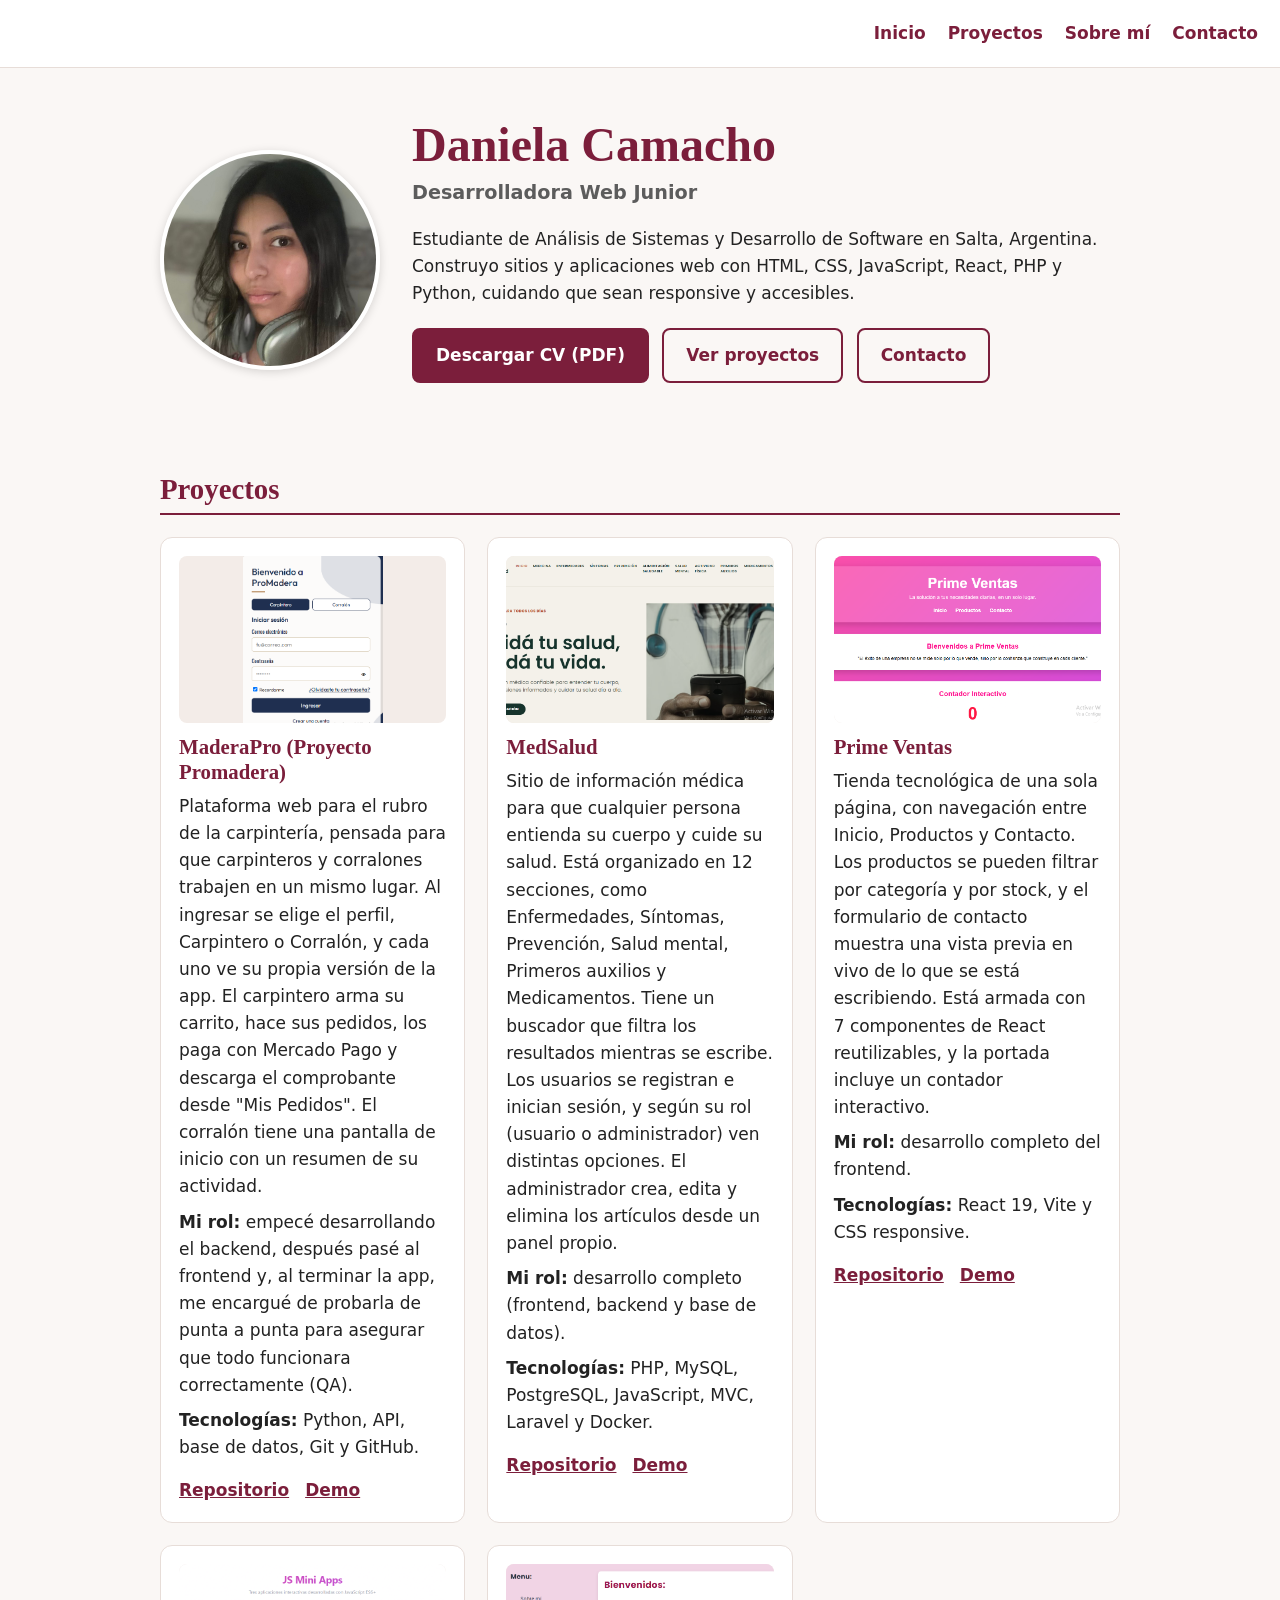
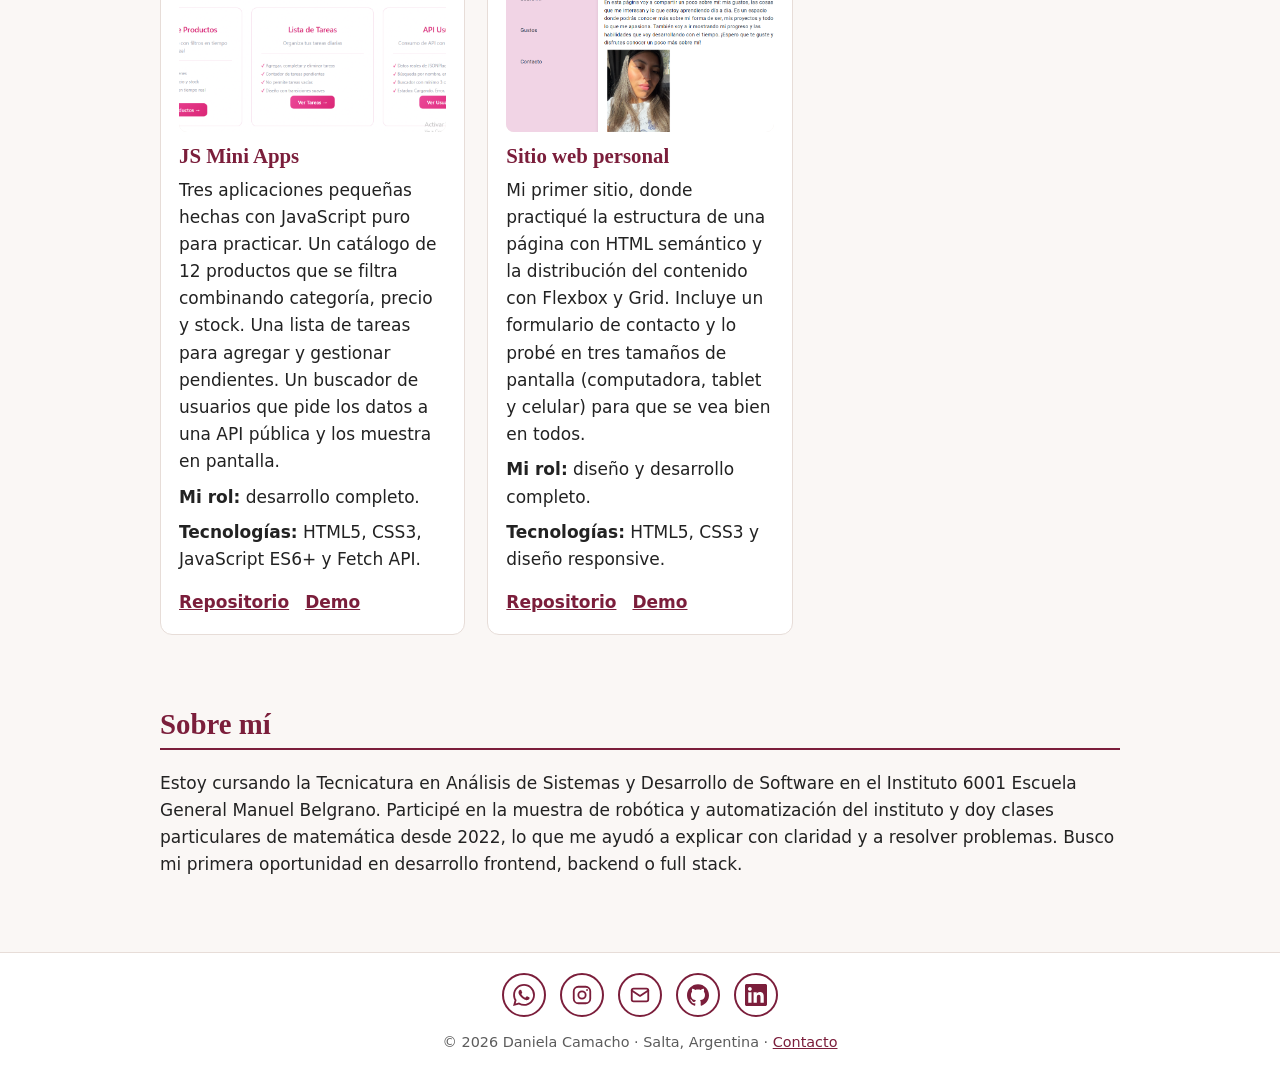
==== index.html @ 05c2d91e "Actualizo el rol de MaderaPro" ====
<!DOCTYPE html>
<html lang="es">
<head>
  <meta charset="UTF-8">
  <meta name="viewport" content="width=device-width, initial-scale=1.0">
  <title>Daniela Camacho | Desarrolladora Web Junior</title>
  <meta name="description" content="Portfolio de Daniela Camacho, desarrolladora web junior de Salta, Argentina. Proyectos con HTML, CSS, JavaScript, React, PHP y Python.">
  <link rel="stylesheet" href="estilos.css">
</head>
<body>

  <nav aria-label="Principal">
    <a href="#inicio">Inicio</a>
    <a href="#proyectos">Proyectos</a>
    <a href="#sobre-mi">Sobre mí</a>
    <a href="contacto.html">Contacto</a>
  </nav>

  <main>

    <section id="inicio" class="presentacion">
      <img src="img/foto-daniela.jpg" width="220" height="220"
           alt="Retrato de Daniela Camacho, desarrolladora web junior">
      <div>
        <h1>Daniela Camacho</h1>
        <p class="rol">Desarrolladora Web Junior</p>
        <p>Estudiante de Análisis de Sistemas y Desarrollo de Software en Salta, Argentina. Construyo sitios y aplicaciones web con HTML, CSS, JavaScript, React, PHP y Python, cuidando que sean responsive y accesibles.</p>
        <p>
          <a class="boton principal" href="Camacho_Daniela_CV.pdf" download>Descargar CV (PDF)</a>
          <a class="boton" href="#proyectos">Ver proyectos</a>
          <a class="boton" href="contacto.html">Contacto</a>
        </p>
      </div>
    </section>

    <section id="proyectos">
      <h2>Proyectos</h2>

      <article class="proyecto">
        <img src="img/promadera.png" alt="Pantalla de inicio de sesión de ProMadera con selector de perfil Carpintero o Corralón y campos de correo y contraseña">
        <h3>MaderaPro (Proyecto Promadera)</h3>
        <p>Plataforma web para el rubro de la carpintería, pensada para que carpinteros y corralones trabajen en un mismo lugar. Al ingresar se elige el perfil, Carpintero o Corralón, y cada uno ve su propia versión de la app. El carpintero arma su carrito, hace sus pedidos, los paga con Mercado Pago y descarga el comprobante desde "Mis Pedidos". El corralón tiene una pantalla de inicio con un resumen de su actividad.</p>
        <p><strong>Mi rol:</strong> empecé desarrollando el backend, después pasé al frontend y, al terminar la app, me encargué de probarla de punta a punta para asegurar que todo funcionara correctamente (QA).</p>
        <p><strong>Tecnologías:</strong> Python, API, base de datos, Git y GitHub.</p>
        <p class="enlaces">
          <a href="https://github.com/JDSA3/Proyecto.Promadera">Repositorio</a>
          <a href="https://proyecto-promadera.vercel.app/">Demo</a>
        </p>
      </article>

      <article class="proyecto">
        <img src="img/medsalud.png" alt="Página de inicio de MedSalud, sitio de información médica con menú de secciones sobre salud y bienestar">
        <h3>MedSalud</h3>
        <p>Sitio de información médica para que cualquier persona entienda su cuerpo y cuide su salud. Está organizado en 12 secciones, como Enfermedades, Síntomas, Prevención, Salud mental, Primeros auxilios y Medicamentos. Tiene un buscador que filtra los resultados mientras se escribe. Los usuarios se registran e inician sesión, y según su rol (usuario o administrador) ven distintas opciones. El administrador crea, edita y elimina los artículos desde un panel propio.</p>
        <p><strong>Mi rol:</strong> desarrollo completo (frontend, backend y base de datos).</p>
        <p><strong>Tecnologías:</strong> PHP, MySQL, PostgreSQL, JavaScript, MVC, Laravel y Docker.</p>
        <p class="enlaces">
          <a href="https://github.com/daniicamacho27/Medicina_y_salud">Repositorio</a>
          <a href="https://medicina-y-salud-flame.vercel.app/">Demo</a>
        </p>
      </article>

      <article class="proyecto">
        <img src="img/prime-ventas.png" alt="Portada de Prime Ventas con fondo rosa, menú de Inicio, Productos y Contacto, y un contador interactivo">
        <h3>Prime Ventas</h3>
        <p>Tienda tecnológica de una sola página, con navegación entre Inicio, Productos y Contacto. Los productos se pueden filtrar por categoría y por stock, y el formulario de contacto muestra una vista previa en vivo de lo que se está escribiendo. Está armada con 7 componentes de React reutilizables, y la portada incluye un contador interactivo.</p>
        <p><strong>Mi rol:</strong> desarrollo completo del frontend.</p>
        <p><strong>Tecnologías:</strong> React 19, Vite y CSS responsive.</p>
        <p class="enlaces">
          <!-- PENDIENTE: reemplazar por el link exacto del repositorio de Prime Ventas -->
          <a href="https://github.com/daniicamacho27?tab=repositories">Repositorio</a>
          <a href="https://tp6-react-ten.vercel.app/">Demo</a>
        </p>
      </article>

      <article class="proyecto">
        <img src="img/mini-apps.png" alt="Catálogo de productos de JS Mini Apps con filtros por categoría, precio y stock">
        <h3>JS Mini Apps</h3>
        <p>Tres aplicaciones pequeñas hechas con JavaScript puro para practicar. Un catálogo de 12 productos que se filtra combinando categoría, precio y stock. Una lista de tareas para agregar y gestionar pendientes. Un buscador de usuarios que pide los datos a una API pública y los muestra en pantalla.</p>
        <p><strong>Mi rol:</strong> desarrollo completo.</p>
        <p><strong>Tecnologías:</strong> HTML5, CSS3, JavaScript ES6+ y Fetch API.</p>
        <p class="enlaces">
          <a href="https://github.com/daniicamacho27/TP2_PRACTICAS">Repositorio</a>
          <a href="https://mini-apps-phi-virid.vercel.app/">Demo</a>
        </p>
      </article>

      <article class="proyecto">
        <img src="img/sitio-personal.png" alt="Sitio web personal visto en una computadora portátil, con presentación y menú de navegación">
        <h3>Sitio web personal</h3>
        <p>Mi primer sitio, donde practiqué la estructura de una página con HTML semántico y la distribución del contenido con Flexbox y Grid. Incluye un formulario de contacto y lo probé en tres tamaños de pantalla (computadora, tablet y celular) para que se vea bien en todos.</p>
        <p><strong>Mi rol:</strong> diseño y desarrollo completo.</p>
        <p><strong>Tecnologías:</strong> HTML5, CSS3 y diseño responsive.</p>
        <p class="enlaces">
          <a href="https://github.com/daniicamacho27/tp1-mi-sitio">Repositorio</a>
          <a href="https://mi-sitio-six-xi.vercel.app/">Demo</a>
        </p>
      </article>
    </section>

    <section id="sobre-mi">
      <h2>Sobre mí</h2>
      <p>Estoy cursando la Tecnicatura en Análisis de Sistemas y Desarrollo de Software en el Instituto 6001 Escuela General Manuel Belgrano. Participé en la muestra de robótica y automatización del instituto y doy clases particulares de matemática desde 2022, lo que me ayudó a explicar con claridad y a resolver problemas. Busco mi primera oportunidad en desarrollo frontend, backend o full stack.</p>
    </section>

  </main>

  <footer>
    <div class="redes">
      <a href="https://wa.me/5493875489395" aria-label="Escribir a Daniela Camacho por WhatsApp" title="WhatsApp">
        <svg viewBox="0 0 24 24" fill="currentColor" aria-hidden="true"><path d="M17.472 14.382c-.297-.149-1.758-.867-2.03-.967-.273-.099-.471-.148-.67.15-.197.297-.767.966-.94 1.164-.173.199-.347.223-.644.075-.297-.15-1.255-.463-2.39-1.475-.883-.788-1.48-1.761-1.653-2.059-.173-.297-.018-.458.13-.606.134-.133.298-.347.446-.52.149-.174.198-.298.298-.497.099-.198.05-.371-.025-.52-.075-.149-.669-1.612-.916-2.207-.242-.579-.487-.5-.669-.51-.173-.008-.371-.01-.57-.01-.198 0-.52.074-.792.372-.272.297-1.04 1.016-1.04 2.479 0 1.462 1.065 2.875 1.213 3.074.149.198 2.096 3.2 5.077 4.487.709.306 1.262.489 1.694.625.712.227 1.36.195 1.871.118.571-.085 1.758-.719 2.006-1.413.248-.694.248-1.289.173-1.413-.074-.124-.272-.198-.57-.347m-5.421 7.403h-.004a9.87 9.87 0 01-5.031-1.378l-.361-.214-3.741.982.998-3.648-.235-.374a9.86 9.86 0 01-1.51-5.26c.001-5.45 4.436-9.884 9.888-9.884 2.64 0 5.122 1.03 6.988 2.898a9.825 9.825 0 012.893 6.994c-.003 5.45-4.437 9.884-9.885 9.884m8.413-18.297A11.815 11.815 0 0012.05 0C5.495 0 .16 5.335.157 11.892c0 2.096.547 4.142 1.588 5.945L.057 24l6.305-1.654a11.882 11.882 0 005.683 1.448h.005c6.554 0 11.89-5.335 11.893-11.893a11.821 11.821 0 00-3.48-8.413Z"/></svg>
      </a>
      <a href="https://www.instagram.com/danii_camachoo" aria-label="Instagram de Daniela Camacho" title="Instagram">
        <svg viewBox="0 0 24 24" fill="none" stroke="currentColor" stroke-width="2" stroke-linecap="round" stroke-linejoin="round" aria-hidden="true"><rect x="3" y="3" width="18" height="18" rx="5"/><circle cx="12" cy="12" r="4"/><circle cx="17.5" cy="6.5" r="1" fill="currentColor" stroke="none"/></svg>
      </a>
      <a href="mailto:danuucamacho@gmail.com" aria-label="Enviar un email a Daniela Camacho por Gmail" title="Gmail">
        <svg viewBox="0 0 24 24" fill="none" stroke="currentColor" stroke-width="2" stroke-linecap="round" stroke-linejoin="round" aria-hidden="true"><rect x="3" y="5" width="18" height="14" rx="2"/><path d="m3 7 9 6 9-6"/></svg>
      </a>
      <a href="https://github.com/daniicamacho27" aria-label="GitHub de Daniela Camacho" title="GitHub">
        <svg viewBox="0 0 24 24" fill="currentColor" aria-hidden="true"><path d="M12 .297c-6.63 0-12 5.373-12 12 0 5.303 3.438 9.8 8.205 11.385.6.113.82-.258.82-.577 0-.285-.01-1.04-.015-2.04-3.338.724-4.042-1.61-4.042-1.61C4.422 18.07 3.633 17.7 3.633 17.7c-1.087-.744.084-.729.084-.729 1.205.084 1.838 1.236 1.838 1.236 1.07 1.835 2.809 1.305 3.495.998.108-.776.417-1.305.76-1.605-2.665-.3-5.466-1.332-5.466-5.93 0-1.31.465-2.38 1.235-3.22-.135-.303-.54-1.523.105-3.176 0 0 1.005-.322 3.3 1.23.96-.267 1.98-.399 3-.405 1.02.006 2.04.138 3 .405 2.28-1.552 3.285-1.23 3.285-1.23.645 1.653.24 2.873.12 3.176.765.84 1.23 1.91 1.23 3.22 0 4.61-2.805 5.625-5.475 5.92.42.36.81 1.096.81 2.22 0 1.606-.015 2.896-.015 3.286 0 .315.21.69.825.57C20.565 22.092 24 17.592 24 12.297c0-6.627-5.373-12-12-12"/></svg>
      </a>
      <!-- PENDIENTE: reemplazar COMPLETAR por tu URL real de LinkedIn -->
      <a href="https://www.linkedin.com/in/COMPLETAR" aria-label="LinkedIn de Daniela Camacho" title="LinkedIn">
        <svg viewBox="0 0 24 24" fill="currentColor" aria-hidden="true"><path d="M20.447 20.452h-3.554v-5.569c0-1.328-.027-3.037-1.852-3.037-1.853 0-2.136 1.445-2.136 2.939v5.667H9.351V9h3.414v1.561h.046c.477-.9 1.637-1.85 3.37-1.85 3.601 0 4.267 2.37 4.267 5.455v6.286zM5.337 7.433c-1.144 0-2.063-.926-2.063-2.065 0-1.138.92-2.063 2.063-2.063 1.14 0 2.064.925 2.064 2.063 0 1.139-.925 2.065-2.064 2.065zm1.782 13.019H3.555V9h3.564v11.452zM22.225 0H1.771C.792 0 0 .774 0 1.729v20.542C0 23.227.792 24 1.771 24h20.451C23.2 24 24 23.227 24 22.271V1.729C24 .774 23.2 0 22.222 0h.003z"/></svg>
      </a>
    </div>
    <p>© 2026 Daniela Camacho · Salta, Argentina · <a href="contacto.html">Contacto</a></p>
  </footer>

</body>
</html>
---- estilos.css ----
:root {
  --bordo: #7B1E3B;
  --fondo: #FAF7F5;
  --texto: #222222;
  --gris: #5C5C5C;
  --linea: #E7DDD8;
}

* { box-sizing: border-box; }

html { scroll-behavior: smooth; }

body {
  margin: 0;
  font-family: Calibri, "Segoe UI", system-ui, sans-serif;
  font-size: 17px;
  line-height: 1.6;
  color: var(--texto);
  background: var(--fondo);
}

h1, h2, h3 {
  font-family: Cambria, Georgia, serif;
  color: var(--bordo);
  line-height: 1.2;
}

a { color: var(--bordo); }

/* Menú */
nav {
  display: flex;
  gap: 18px;
  flex-wrap: wrap;
  justify-content: flex-end;
  padding: 14px 20px;
  background: #fff;
  border-bottom: 1px solid var(--linea);
}
nav a { text-decoration: none; font-weight: 600; padding: 6px 2px; }

/* Contenedor central */
main { max-width: 1000px; margin: 0 auto; padding: 0 20px; }
section { padding: 36px 0; }

h2 {
  font-size: 1.8rem;
  margin: 0 0 20px;
  padding-bottom: 6px;
  border-bottom: 2px solid var(--bordo);
}

/* Presentación */
.presentacion {
  display: flex;
  align-items: center;
  gap: 32px;
  padding: 48px 0 32px;
}
.presentacion img {
  width: 220px;
  height: 220px;
  flex-shrink: 0;
  border-radius: 50%;
  object-fit: cover;
  border: 4px solid #fff;
  box-shadow: 0 2px 10px rgba(0,0,0,.15);
}
.presentacion h1 { font-size: clamp(2rem, 6vw, 3rem); margin: 0 0 4px; }
.rol { font-size: 1.2rem; font-weight: 700; color: var(--gris); margin: 0 0 12px; }

/* Botones */
.boton {
  display: inline-block;
  padding: 12px 22px;
  margin: 4px 8px 4px 0;
  border: 2px solid var(--bordo);
  border-radius: 8px;
  font-weight: 700;
  text-decoration: none;
}
.boton.principal { background: var(--bordo); color: #fff; }
.boton:hover { opacity: .85; }

/* Proyectos en tarjetas */
#proyectos {
  display: grid;
  grid-template-columns: repeat(auto-fit, minmax(290px, 1fr));
  gap: 22px;
}
#proyectos h2 { grid-column: 1 / -1; margin-bottom: 0; }

.proyecto {
  display: flex;
  flex-direction: column;
  gap: 8px;
  padding: 18px;
  background: #fff;
  border: 1px solid var(--linea);
  border-radius: 12px;
}

.proyecto img {
  width: 100%;
  height: auto;
  aspect-ratio: 16 / 10;
  object-fit: cover;
  object-position: top;
  border-radius: 8px;
  margin-bottom: 4px;
  background: #f3ece8;
}


.proyecto img[src$="promadera.png"] {
  object-fit: contain;
  object-position: center;
}
.proyecto h3 { margin: 0; font-size: 1.3rem; }
.proyecto p { margin: 0; }
.enlaces { display: flex; flex-wrap: wrap; gap: 16px; margin-top: auto; font-weight: 700; }
.proyecto .enlaces { padding-top: 8px; }

/* Pie */
footer {
  margin-top: 20px;
  padding: 20px;
  text-align: center;
  color: var(--gris);
  font-size: .9rem;
  background: #fff;
  border-top: 1px solid var(--linea);
}

/* Celular */
@media (max-width: 600px) {
  nav { justify-content: center; }
  .presentacion { flex-direction: column; text-align: center; padding-top: 32px; }
  .presentacion img { width: 180px; height: 180px; }
}

/* Redes sociales en el pie */
.redes {
  display: flex;
  justify-content: center;
  gap: 14px;
  margin-bottom: 12px;
}
.redes a {
  display: inline-flex;
  align-items: center;
  justify-content: center;
  width: 44px;
  height: 44px;
  border: 2px solid var(--bordo);
  border-radius: 50%;
  color: var(--bordo);
}
.redes a:hover { background: var(--bordo); color: #fff; }
.redes svg { width: 22px; height: 22px; }

/* Formulario de contacto */
.formulario {
  display: grid;
  gap: 18px;
  max-width: 640px;
  margin: 24px 0 36px;
  padding: 24px;
  background: #fff;
  border: 1px solid var(--linea);
  border-radius: 12px;
}
.formulario label {
  display: block;
  margin-bottom: 6px;
  font-weight: 700;
}
.formulario input,
.formulario textarea {
  width: 100%;
  padding: 12px;
  font: inherit;
  color: var(--texto);
  background: var(--fondo);
  border: 2px solid var(--linea);
  border-radius: 8px;
}
.formulario input:focus,
.formulario textarea:focus {
  outline: 3px solid rgba(123, 30, 59, .3);
  border-color: var(--bordo);
}
.formulario textarea { resize: vertical; }
.formulario button.boton {
  justify-self: start;
  margin: 0;
  font: inherit;
  font-weight: 700;
  cursor: pointer;
}
.campo-oculto {
  position: absolute;
  left: -9999px;
}
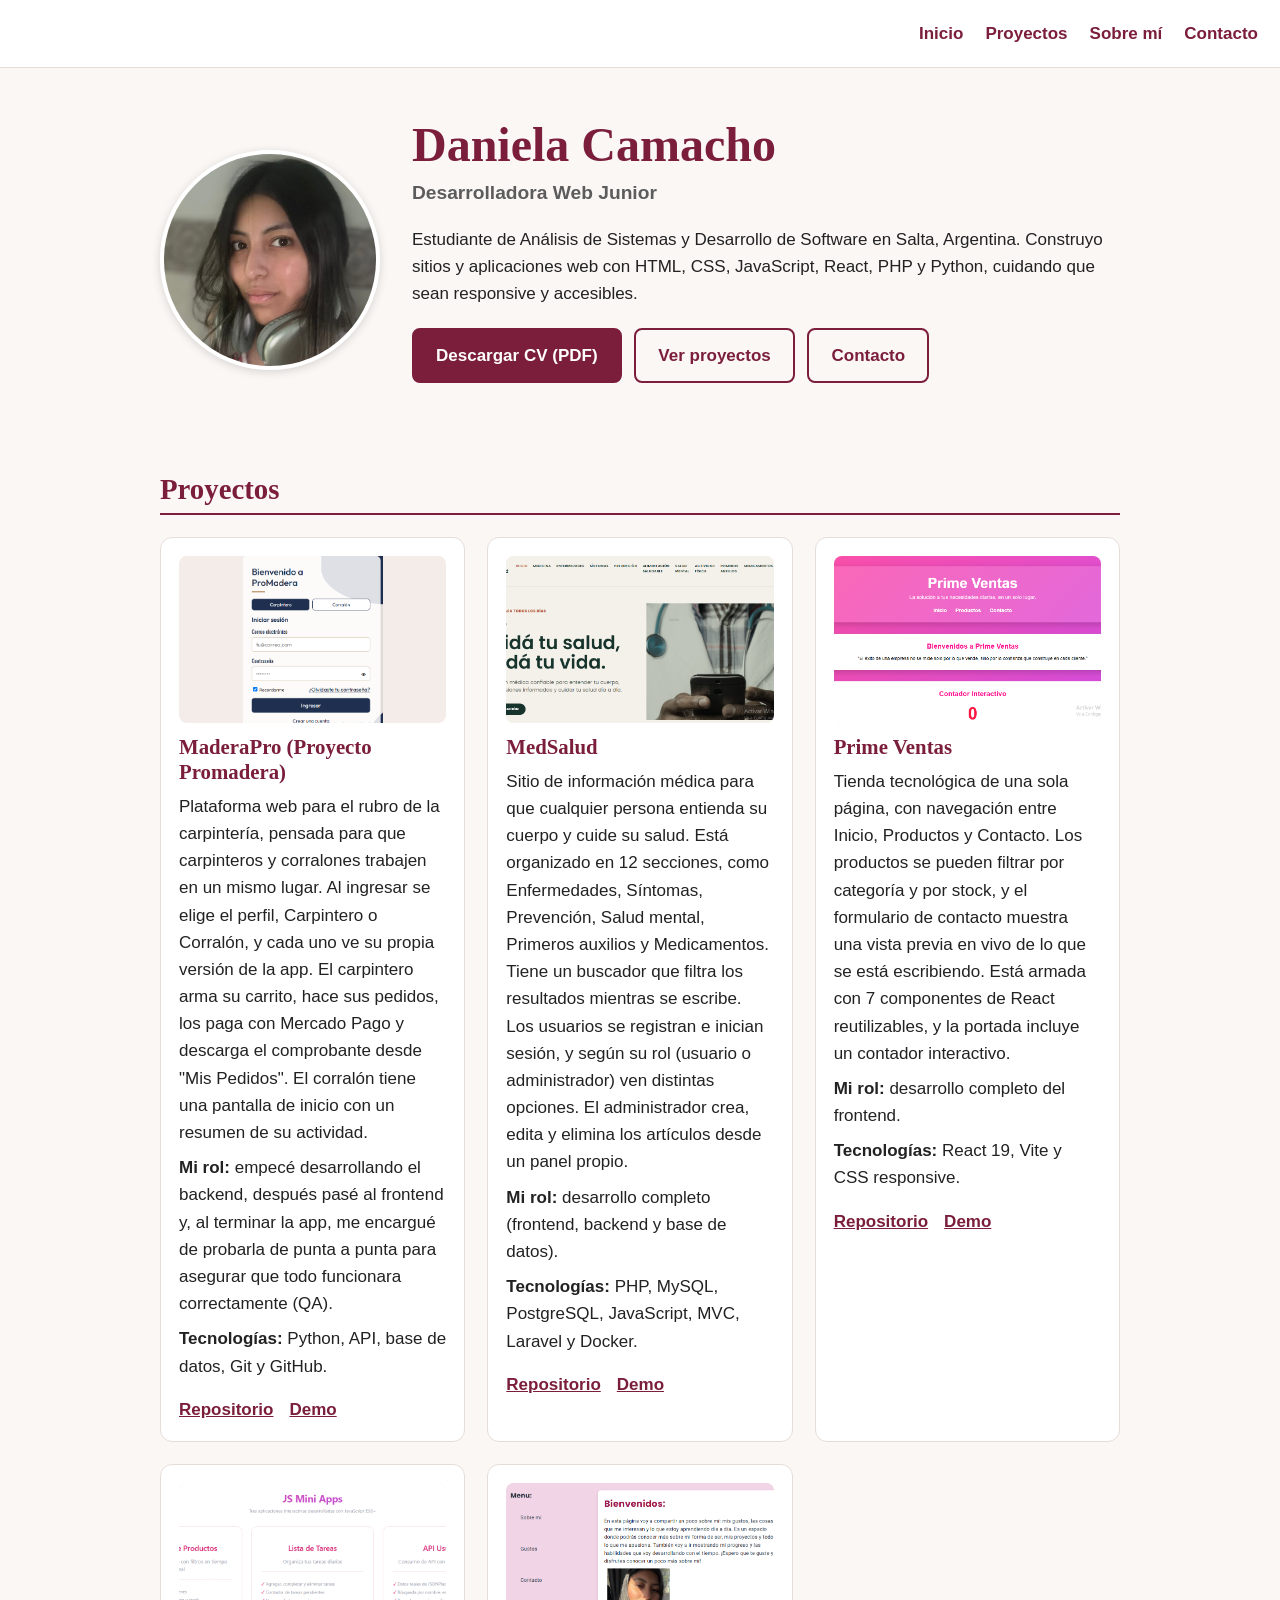
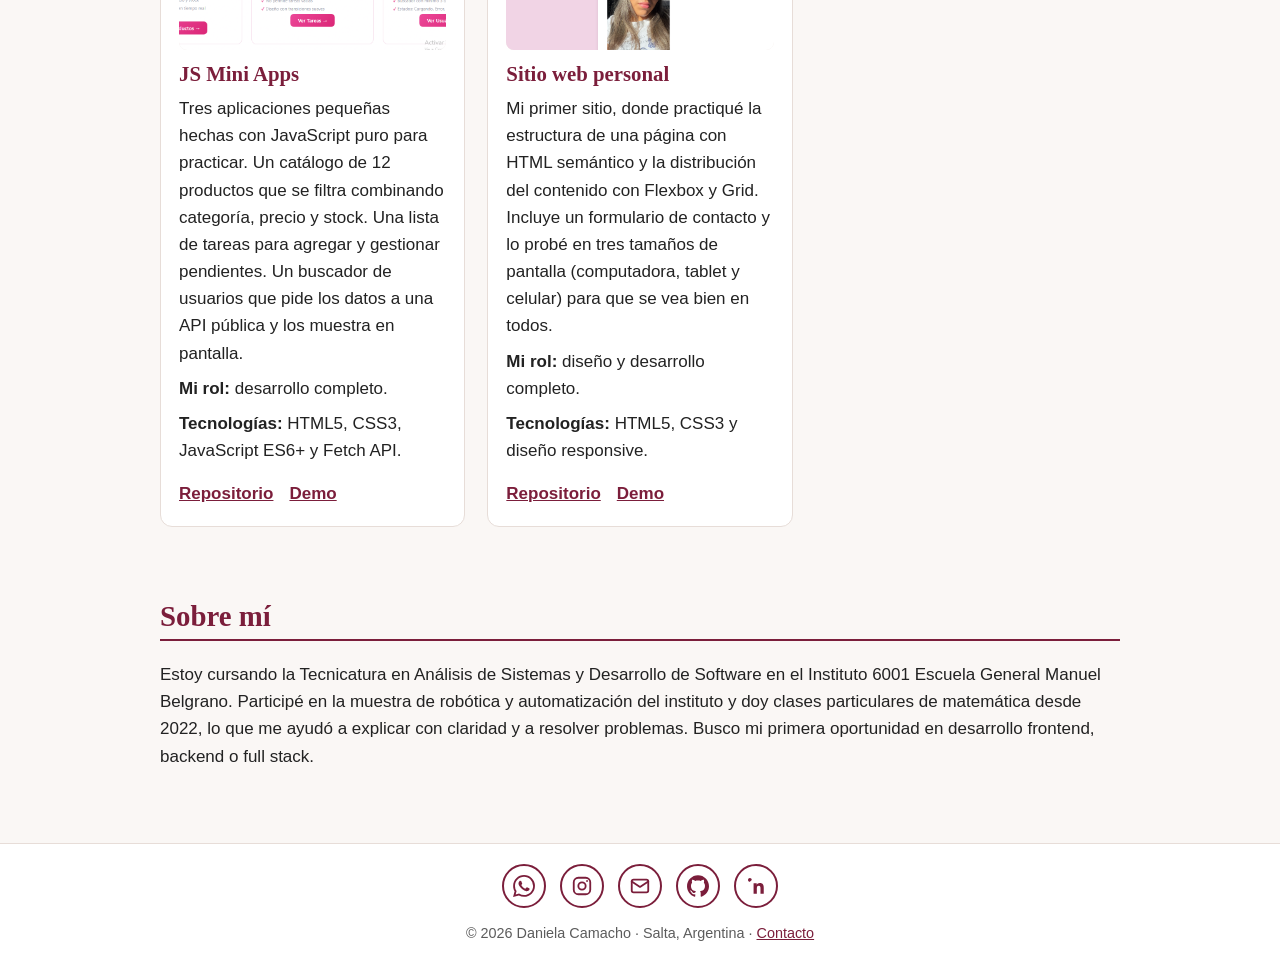
==== commit a1a22bc9: "Mejoro el footer" ====
--- a/index.html
+++ b/index.html
@@ -119,10 +119,11 @@
       <a href="https://github.com/daniicamacho27" aria-label="GitHub de Daniela Camacho" title="GitHub">
         <svg viewBox="0 0 24 24" fill="currentColor" aria-hidden="true"><path d="M12 .297c-6.63 0-12 5.373-12 12 0 5.303 3.438 9.8 8.205 11.385.6.113.82-.258.82-.577 0-.285-.01-1.04-.015-2.04-3.338.724-4.042-1.61-4.042-1.61C4.422 18.07 3.633 17.7 3.633 17.7c-1.087-.744.084-.729.084-.729 1.205.084 1.838 1.236 1.838 1.236 1.07 1.835 2.809 1.305 3.495.998.108-.776.417-1.305.76-1.605-2.665-.3-5.466-1.332-5.466-5.93 0-1.31.465-2.38 1.235-3.22-.135-.303-.54-1.523.105-3.176 0 0 1.005-.322 3.3 1.23.96-.267 1.98-.399 3-.405 1.02.006 2.04.138 3 .405 2.28-1.552 3.285-1.23 3.285-1.23.645 1.653.24 2.873.12 3.176.765.84 1.23 1.91 1.23 3.22 0 4.61-2.805 5.625-5.475 5.92.42.36.81 1.096.81 2.22 0 1.606-.015 2.896-.015 3.286 0 .315.21.69.825.57C20.565 22.092 24 17.592 24 12.297c0-6.627-5.373-12-12-12"/></svg>
       </a>
-      <!-- PENDIENTE: reemplazar COMPLETAR por tu URL real de LinkedIn -->
-      <a href="https://www.linkedin.com/in/COMPLETAR" aria-label="LinkedIn de Daniela Camacho" title="LinkedIn">
-        <svg viewBox="0 0 24 24" fill="currentColor" aria-hidden="true"><path d="M20.447 20.452h-3.554v-5.569c0-1.328-.027-3.037-1.852-3.037-1.853 0-2.136 1.445-2.136 2.939v5.667H9.351V9h3.414v1.561h.046c.477-.9 1.637-1.85 3.37-1.85 3.601 0 4.267 2.37 4.267 5.455v6.286zM5.337 7.433c-1.144 0-2.063-.926-2.063-2.065 0-1.138.92-2.063 2.063-2.063 1.14 0 2.064.925 2.064 2.063 0 1.139-.925 2.065-2.064 2.065zm1.782 13.019H3.555V9h3.564v11.452zM22.225 0H1.771C.792 0 0 .774 0 1.729v20.542C0 23.227.792 24 1.771 24h20.451C23.2 24 24 23.227 24 22.271V1.729C24 .774 23.2 0 22.222 0h.003z"/></svg>
+
+      <a href="https://www.linkedin.com/in/daniela-luz-camacho" aria-label="LinkedIn de Daniela Camacho" title="LinkedIn">
+        <svg viewBox="0 0 24 24" fill="currentColor" aria-hidden="true"><path d="M20.447 20.452h-3.554v-5.569c0-1.328-.027-3.037-1.852-3.037-1.853 0-2.136 1.445-2.136 2.939v5.667H9.351V9h3.414v1.561h.046c.477-.9 1.637-1.85 3.37-1.85 3.601 0 4.267 2.37 4.267 5.455v6.286zM5.337 7.433c-1.144 0-2.063-.926-2.063-2.065 0-1.138.92-2.063 2.063-2.063 1.14 0 2.064.925 2.064 2.063 0 1。139-.925 2。065-2。064 2。065zm1。782 13。019H3。555V9h3。564v11。452zM22。225 0H1。771C。79２ 0 0 .774 0 1。729v20。54２C0 ２３。２２７。79２ ２４ １。７７１ ２４h２０。４５１C２３。２ ２４ ２４ ２３。２２７ ２４ ２２。２７１V１。７₂９C２４ .774 ２３。₂ ０ ２₂。₂₂₂ ０h。００３z"/></svg>
       </a>
+      
     </div>
     <p>© 2026 Daniela Camacho · Salta, Argentina · <a href="contacto.html">Contacto</a></p>
   </footer>
--- a/estilos.css
+++ b/estilos.css
@@ -12,7 +12,7 @@
 
 body {
   margin: 0;
-  font-family: Calibri, "Segoe UI", system-ui, sans-serif;
+  font-family: Arial, Helvetica, sans-serif;
   font-size: 17px;
   line-height: 1.6;
   color: var(--texto);
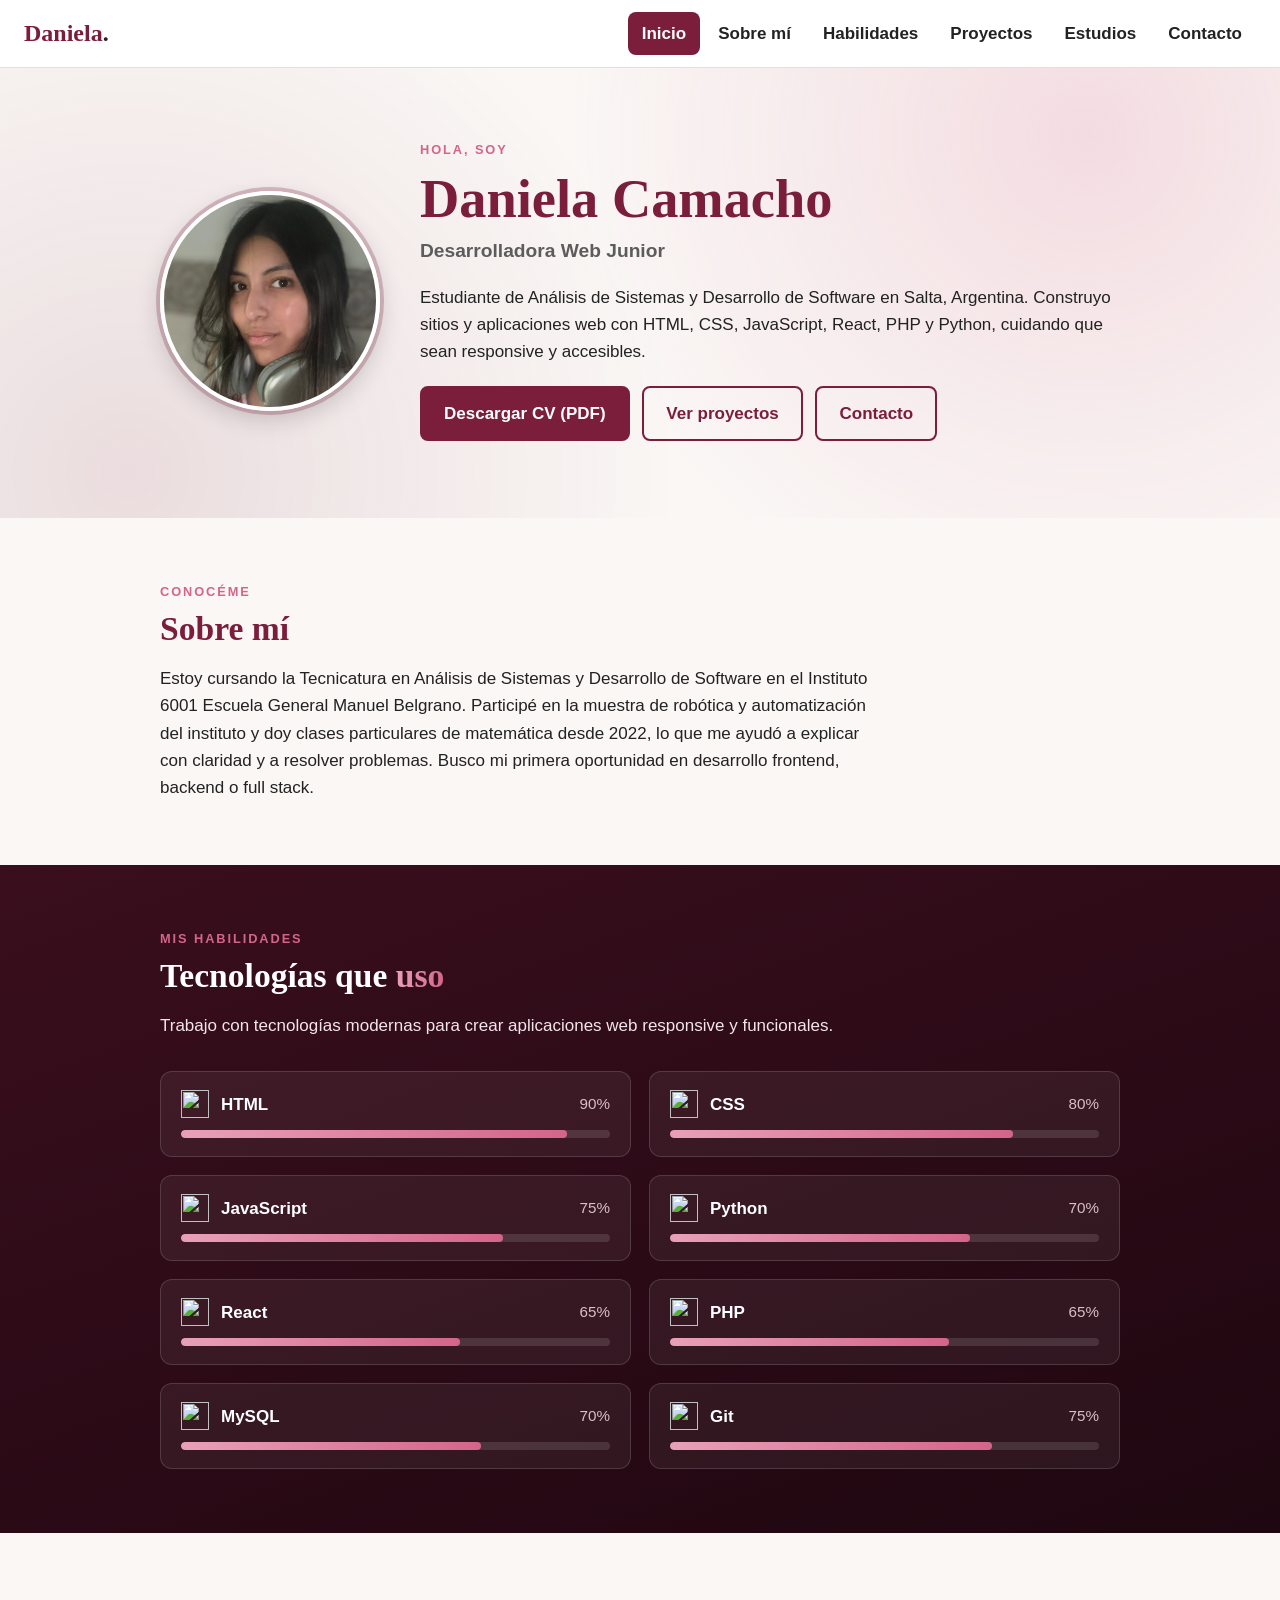
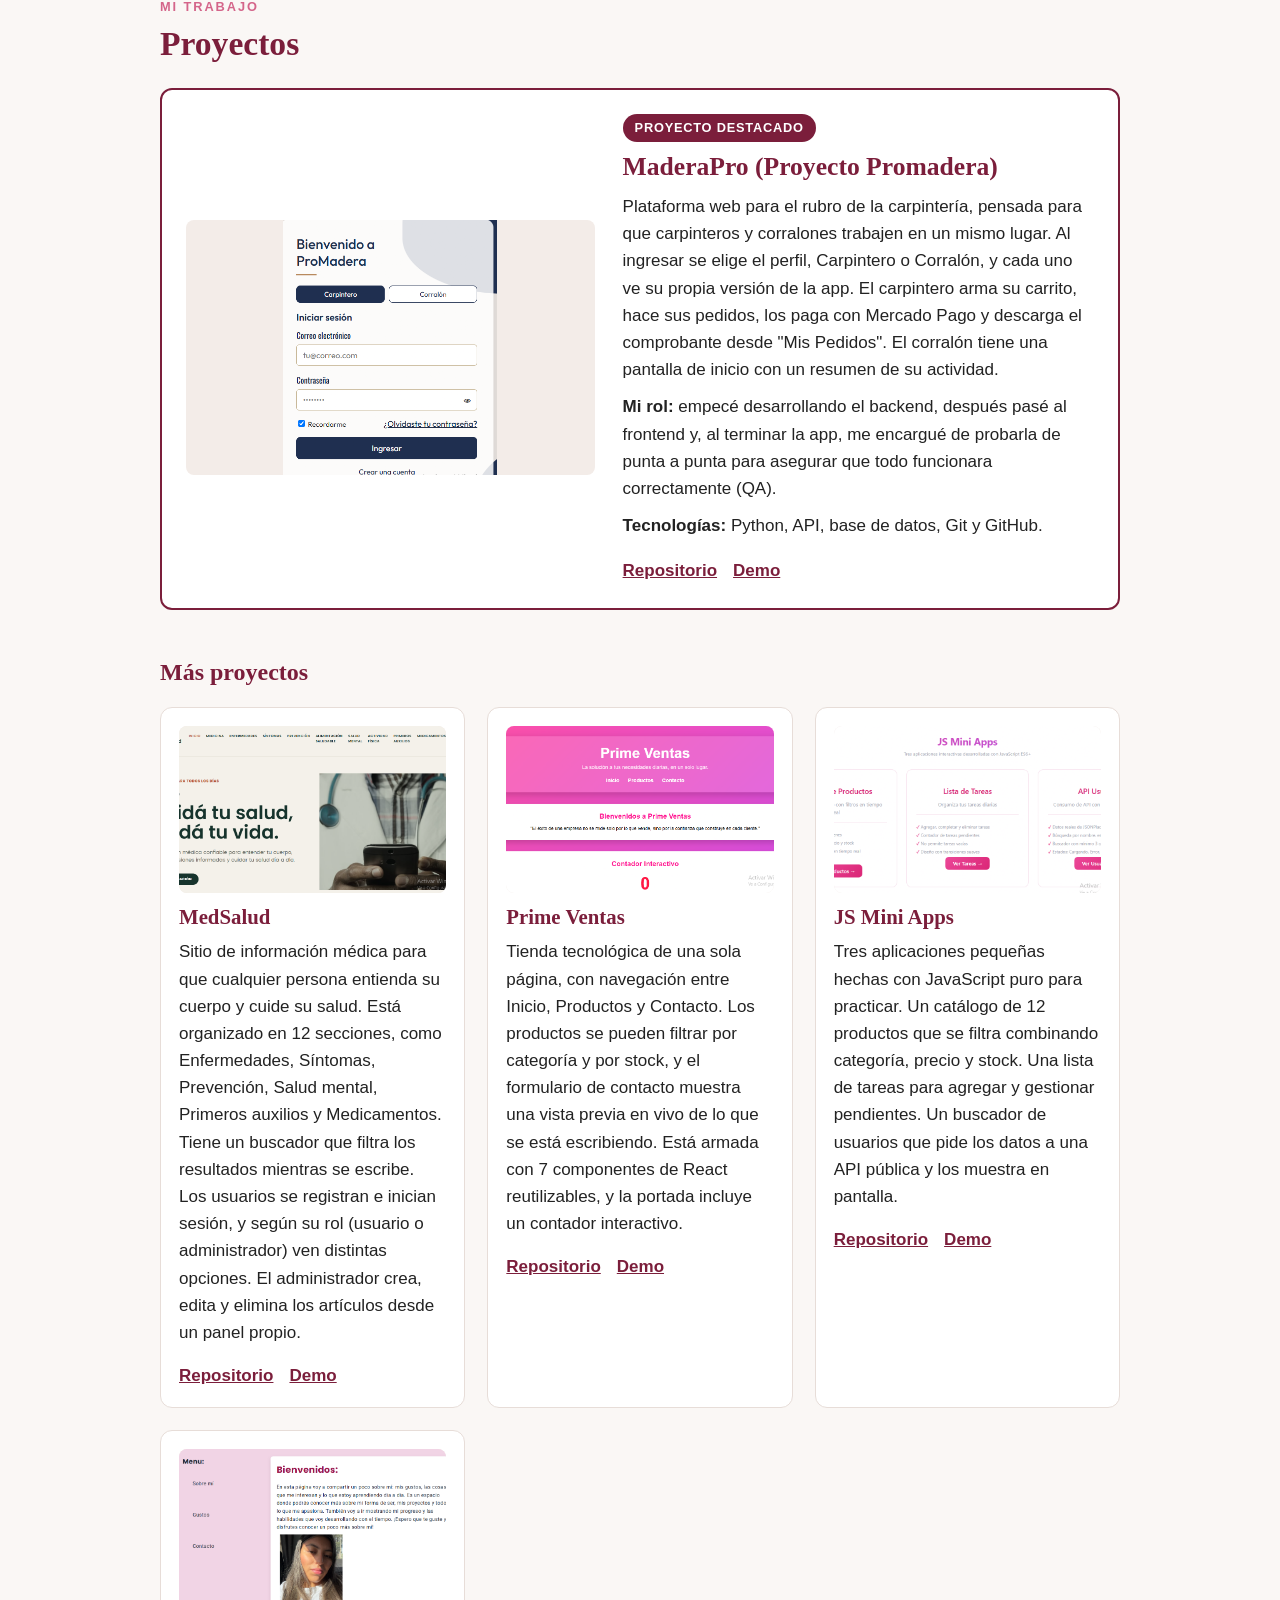
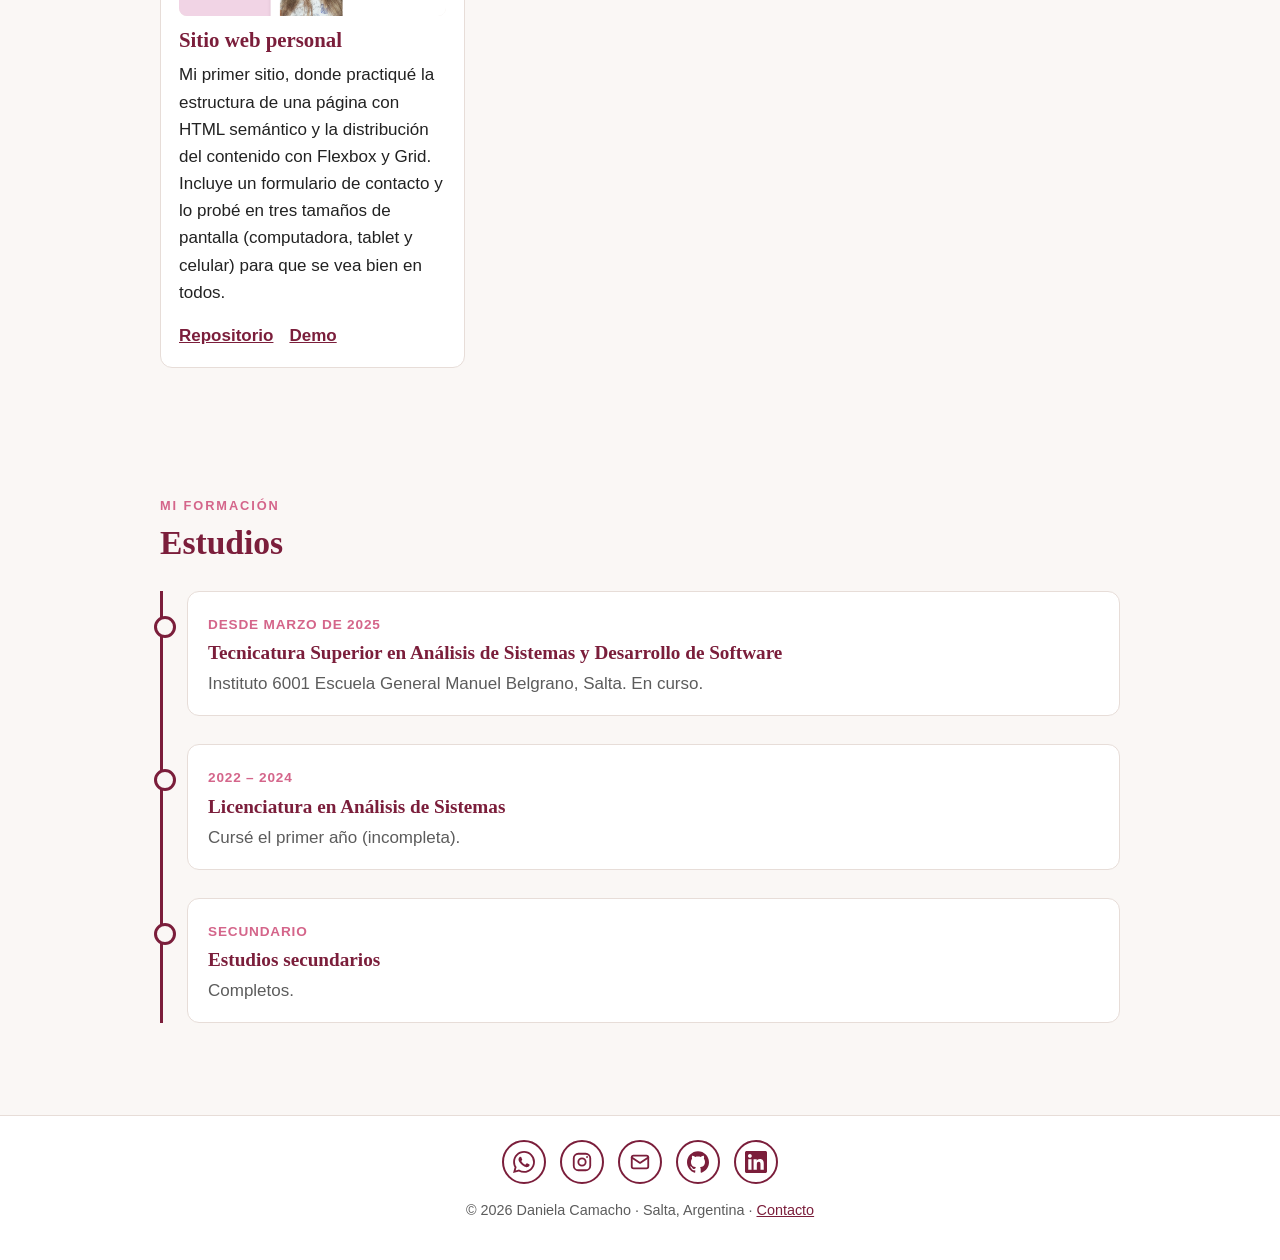
==== commit e19c5dfa: "Agrego cambios en idex.html y estilos.css" ====
--- a/index.html
+++ b/index.html
@@ -6,101 +6,241 @@
   <title>Daniela Camacho | Desarrolladora Web Junior</title>
   <meta name="description" content="Portfolio de Daniela Camacho, desarrolladora web junior de Salta, Argentina. Proyectos con HTML, CSS, JavaScript, React, PHP y Python.">
   <link rel="stylesheet" href="estilos.css">
+  <script>document.documentElement.classList.add('js');</script>
 </head>
 <body>
 
-  <nav aria-label="Principal">
-    <a href="#inicio">Inicio</a>
-    <a href="#proyectos">Proyectos</a>
-    <a href="#sobre-mi">Sobre mí</a>
-    <a href="contacto.html">Contacto</a>
-  </nav>
+  <header class="cabecera">
+    <a class="logo" href="#inicio">Daniela<span>.</span></a>
+
+    <button class="menu-boton" id="menuBoton" type="button"
+            aria-label="Abrir menú" aria-expanded="false" aria-controls="menu">
+      <span></span><span></span><span></span>
+    </button>
+
+    <nav id="menu" aria-label="Principal">
+      <a href="#inicio">Inicio</a>
+      <a href="#sobre-mi">Sobre mí</a>
+      <a href="#habilidades">Habilidades</a>
+      <a href="#proyectos">Proyectos</a>
+      <a href="#estudios">Estudios</a>
+      <a href="contacto.html">Contacto</a>
+    </nav>
+  </header>
 
   <main>
 
-    <section id="inicio" class="presentacion">
-      <img src="img/foto-daniela.jpg" width="220" height="220"
-           alt="Retrato de Daniela Camacho, desarrolladora web junior">
-      <div>
-        <h1>Daniela Camacho</h1>
-        <p class="rol">Desarrolladora Web Junior</p>
-        <p>Estudiante de Análisis de Sistemas y Desarrollo de Software en Salta, Argentina. Construyo sitios y aplicaciones web con HTML, CSS, JavaScript, React, PHP y Python, cuidando que sean responsive y accesibles.</p>
-        <p>
-          <a class="boton principal" href="Camacho_Daniela_CV.pdf" download>Descargar CV (PDF)</a>
-          <a class="boton" href="#proyectos">Ver proyectos</a>
-          <a class="boton" href="contacto.html">Contacto</a>
-        </p>
-      </div>
-    </section>
-
+    <!-- INICIO -->
+    <section id="inicio" class="hero">
+      <div class="contenedor presentacion">
+        <img src="img/foto-daniela.jpg" width="220" height="220"
+             alt="Retrato de Daniela Camacho, desarrolladora web junior">
+        <div>
+          <p class="etiqueta">Hola, soy</p>
+          <h1>Daniela Camacho</h1>
+          <p class="rol">Desarrolladora Web Junior</p>
+          <p>Estudiante de Análisis de Sistemas y Desarrollo de Software en Salta, Argentina. Construyo sitios y aplicaciones web con HTML, CSS, JavaScript, React, PHP y Python, cuidando que sean responsive y accesibles.</p>
+          <p>
+            <a class="boton principal" href="Camacho_Daniela_CV.pdf" download>Descargar CV (PDF)</a>
+            <a class="boton" href="#proyectos">Ver proyectos</a>
+            <a class="boton" href="contacto.html">Contacto</a>
+          </p>
+        </div>
+      </div>
+    </section>
+
+    <!-- SOBRE MÍ -->
+    <section id="sobre-mi">
+      <div class="contenedor reveal">
+        <p class="etiqueta">Conocéme</p>
+        <h2>Sobre mí</h2>
+        <p class="texto-ancho">Estoy cursando la Tecnicatura en Análisis de Sistemas y Desarrollo de Software en el Instituto 6001 Escuela General Manuel Belgrano. Participé en la muestra de robótica y automatización del instituto y doy clases particulares de matemática desde 2022, lo que me ayudó a explicar con claridad y a resolver problemas. Busco mi primera oportunidad en desarrollo frontend, backend o full stack.</p>
+      </div>
+    </section>
+
+    <!-- HABILIDADES -->
+    <section id="habilidades" class="oscura">
+      <div class="contenedor">
+        <div class="reveal">
+          <p class="etiqueta">Mis habilidades</p>
+          <h2>Tecnologías que <span class="degradado">uso</span></h2>
+          <p class="texto-ancho">Trabajo con tecnologías modernas para crear aplicaciones web responsive y funcionales.</p>
+        </div>
+
+        <div class="habilidades-grid">
+          <div class="habilidad reveal" data-nivel="90">
+            <div class="habilidad-cabecera">
+              <img src="https://cdn.jsdelivr.net/gh/devicons/devicon/icons/html5/html5-original.svg" alt="" width="28" height="28">
+              <span class="nombre">HTML</span>
+              <span class="porcentaje">90%</span>
+            </div>
+            <div class="barra"><span></span></div>
+          </div>
+
+          <div class="habilidad reveal" data-nivel="80">
+            <div class="habilidad-cabecera">
+              <img src="https://cdn.jsdelivr.net/gh/devicons/devicon/icons/css3/css3-original.svg" alt="" width="28" height="28">
+              <span class="nombre">CSS</span>
+              <span class="porcentaje">80%</span>
+            </div>
+            <div class="barra"><span></span></div>
+          </div>
+
+          <div class="habilidad reveal" data-nivel="75">
+            <div class="habilidad-cabecera">
+              <img src="https://cdn.jsdelivr.net/gh/devicons/devicon/icons/javascript/javascript-original.svg" alt="" width="28" height="28">
+              <span class="nombre">JavaScript</span>
+              <span class="porcentaje">75%</span>
+            </div>
+            <div class="barra"><span></span></div>
+          </div>
+
+          <div class="habilidad reveal" data-nivel="70">
+            <div class="habilidad-cabecera">
+              <img src="https://cdn.jsdelivr.net/gh/devicons/devicon/icons/python/python-original.svg" alt="" width="28" height="28">
+              <span class="nombre">Python</span>
+              <span class="porcentaje">70%</span>
+            </div>
+            <div class="barra"><span></span></div>
+          </div>
+
+          <div class="habilidad reveal" data-nivel="65">
+            <div class="habilidad-cabecera">
+              <img src="https://cdn.jsdelivr.net/gh/devicons/devicon/icons/react/react-original.svg" alt="" width="28" height="28">
+              <span class="nombre">React</span>
+              <span class="porcentaje">65%</span>
+            </div>
+            <div class="barra"><span></span></div>
+          </div>
+
+          <div class="habilidad reveal" data-nivel="65">
+            <div class="habilidad-cabecera">
+              <img src="https://cdn.jsdelivr.net/gh/devicons/devicon/icons/php/php-original.svg" alt="" width="28" height="28">
+              <span class="nombre">PHP</span>
+              <span class="porcentaje">65%</span>
+            </div>
+            <div class="barra"><span></span></div>
+          </div>
+
+          <div class="habilidad reveal" data-nivel="70">
+            <div class="habilidad-cabecera">
+              <img src="https://cdn.jsdelivr.net/gh/devicons/devicon/icons/mysql/mysql-original.svg" alt="" width="28" height="28">
+              <span class="nombre">MySQL</span>
+              <span class="porcentaje">70%</span>
+            </div>
+            <div class="barra"><span></span></div>
+          </div>
+
+          <div class="habilidad reveal" data-nivel="75">
+            <div class="habilidad-cabecera">
+              <img src="https://cdn.jsdelivr.net/gh/devicons/devicon/icons/git/git-original.svg" alt="" width="28" height="28">
+              <span class="nombre">Git</span>
+              <span class="porcentaje">75%</span>
+            </div>
+            <div class="barra"><span></span></div>
+          </div>
+        </div>
+      </div>
+    </section>
+
+    <!-- PROYECTOS -->
     <section id="proyectos">
-      <h2>Proyectos</h2>
-
-      <article class="proyecto">
-        <img src="img/promadera.png" alt="Pantalla de inicio de sesión de ProMadera con selector de perfil Carpintero o Corralón y campos de correo y contraseña">
-        <h3>MaderaPro (Proyecto Promadera)</h3>
-        <p>Plataforma web para el rubro de la carpintería, pensada para que carpinteros y corralones trabajen en un mismo lugar. Al ingresar se elige el perfil, Carpintero o Corralón, y cada uno ve su propia versión de la app. El carpintero arma su carrito, hace sus pedidos, los paga con Mercado Pago y descarga el comprobante desde "Mis Pedidos". El corralón tiene una pantalla de inicio con un resumen de su actividad.</p>
-        <p><strong>Mi rol:</strong> empecé desarrollando el backend, después pasé al frontend y, al terminar la app, me encargué de probarla de punta a punta para asegurar que todo funcionara correctamente (QA).</p>
-        <p><strong>Tecnologías:</strong> Python, API, base de datos, Git y GitHub.</p>
-        <p class="enlaces">
-          <a href="https://github.com/JDSA3/Proyecto.Promadera">Repositorio</a>
-          <a href="https://proyecto-promadera.vercel.app/">Demo</a>
-        </p>
-      </article>
-
-      <article class="proyecto">
-        <img src="img/medsalud.png" alt="Página de inicio de MedSalud, sitio de información médica con menú de secciones sobre salud y bienestar">
-        <h3>MedSalud</h3>
-        <p>Sitio de información médica para que cualquier persona entienda su cuerpo y cuide su salud. Está organizado en 12 secciones, como Enfermedades, Síntomas, Prevención, Salud mental, Primeros auxilios y Medicamentos. Tiene un buscador que filtra los resultados mientras se escribe. Los usuarios se registran e inician sesión, y según su rol (usuario o administrador) ven distintas opciones. El administrador crea, edita y elimina los artículos desde un panel propio.</p>
-        <p><strong>Mi rol:</strong> desarrollo completo (frontend, backend y base de datos).</p>
-        <p><strong>Tecnologías:</strong> PHP, MySQL, PostgreSQL, JavaScript, MVC, Laravel y Docker.</p>
-        <p class="enlaces">
-          <a href="https://github.com/daniicamacho27/Medicina_y_salud">Repositorio</a>
-          <a href="https://medicina-y-salud-flame.vercel.app/">Demo</a>
-        </p>
-      </article>
-
-      <article class="proyecto">
-        <img src="img/prime-ventas.png" alt="Portada de Prime Ventas con fondo rosa, menú de Inicio, Productos y Contacto, y un contador interactivo">
-        <h3>Prime Ventas</h3>
-        <p>Tienda tecnológica de una sola página, con navegación entre Inicio, Productos y Contacto. Los productos se pueden filtrar por categoría y por stock, y el formulario de contacto muestra una vista previa en vivo de lo que se está escribiendo. Está armada con 7 componentes de React reutilizables, y la portada incluye un contador interactivo.</p>
-        <p><strong>Mi rol:</strong> desarrollo completo del frontend.</p>
-        <p><strong>Tecnologías:</strong> React 19, Vite y CSS responsive.</p>
-        <p class="enlaces">
-          <!-- PENDIENTE: reemplazar por el link exacto del repositorio de Prime Ventas -->
-          <a href="https://github.com/daniicamacho27?tab=repositories">Repositorio</a>
-          <a href="https://tp6-react-ten.vercel.app/">Demo</a>
-        </p>
-      </article>
-
-      <article class="proyecto">
-        <img src="img/mini-apps.png" alt="Catálogo de productos de JS Mini Apps con filtros por categoría, precio y stock">
-        <h3>JS Mini Apps</h3>
-        <p>Tres aplicaciones pequeñas hechas con JavaScript puro para practicar. Un catálogo de 12 productos que se filtra combinando categoría, precio y stock. Una lista de tareas para agregar y gestionar pendientes. Un buscador de usuarios que pide los datos a una API pública y los muestra en pantalla.</p>
-        <p><strong>Mi rol:</strong> desarrollo completo.</p>
-        <p><strong>Tecnologías:</strong> HTML5, CSS3, JavaScript ES6+ y Fetch API.</p>
-        <p class="enlaces">
-          <a href="https://github.com/daniicamacho27/TP2_PRACTICAS">Repositorio</a>
-          <a href="https://mini-apps-phi-virid.vercel.app/">Demo</a>
-        </p>
-      </article>
-
-      <article class="proyecto">
-        <img src="img/sitio-personal.png" alt="Sitio web personal visto en una computadora portátil, con presentación y menú de navegación">
-        <h3>Sitio web personal</h3>
-        <p>Mi primer sitio, donde practiqué la estructura de una página con HTML semántico y la distribución del contenido con Flexbox y Grid. Incluye un formulario de contacto y lo probé en tres tamaños de pantalla (computadora, tablet y celular) para que se vea bien en todos.</p>
-        <p><strong>Mi rol:</strong> diseño y desarrollo completo.</p>
-        <p><strong>Tecnologías:</strong> HTML5, CSS3 y diseño responsive.</p>
-        <p class="enlaces">
-          <a href="https://github.com/daniicamacho27/tp1-mi-sitio">Repositorio</a>
-          <a href="https://mi-sitio-six-xi.vercel.app/">Demo</a>
-        </p>
-      </article>
-    </section>
-
-    <section id="sobre-mi">
-      <h2>Sobre mí</h2>
-      <p>Estoy cursando la Tecnicatura en Análisis de Sistemas y Desarrollo de Software en el Instituto 6001 Escuela General Manuel Belgrano. Participé en la muestra de robótica y automatización del instituto y doy clases particulares de matemática desde 2022, lo que me ayudó a explicar con claridad y a resolver problemas. Busco mi primera oportunidad en desarrollo frontend, backend o full stack.</p>
+      <div class="contenedor">
+        <div class="reveal">
+          <p class="etiqueta">Mi trabajo</p>
+          <h2>Proyectos</h2>
+        </div>
+
+        <article class="proyecto destacado reveal">
+          <img src="img/promadera.png" alt="Pantalla de inicio de sesión de ProMadera con selector de perfil Carpintero o Corralón y campos de correo y contraseña">
+          <div class="destacado-texto">
+            <span class="insignia">Proyecto destacado</span>
+            <h3>MaderaPro (Proyecto Promadera)</h3>
+            <p>Plataforma web para el rubro de la carpintería, pensada para que carpinteros y corralones trabajen en un mismo lugar. Al ingresar se elige el perfil, Carpintero o Corralón, y cada uno ve su propia versión de la app. El carpintero arma su carrito, hace sus pedidos, los paga con Mercado Pago y descarga el comprobante desde "Mis Pedidos". El corralón tiene una pantalla de inicio con un resumen de su actividad.</p>
+            <p><strong>Mi rol:</strong> empecé desarrollando el backend, después pasé al frontend y, al terminar la app, me encargué de probarla de punta a punta para asegurar que todo funcionara correctamente (QA).</p>
+            <p><strong>Tecnologías:</strong> Python, API, base de datos, Git y GitHub.</p>
+            <p class="enlaces">
+              <a href="https://github.com/JDSA3/Proyecto.Promadera">Repositorio</a>
+              <a href="https://proyecto-promadera.vercel.app/">Demo</a>
+            </p>
+          </div>
+        </article>
+
+        <h3 class="subtitulo reveal">Más proyectos</h3>
+
+        <div class="proyectos-grid">
+          <article class="proyecto reveal">
+            <img src="img/medsalud.png" alt="Página de inicio de MedSalud, sitio de información médica con menú de secciones sobre salud y bienestar">
+            <h3>MedSalud</h3>
+            <p>Sitio de información médica para que cualquier persona entienda su cuerpo y cuide su salud. Está organizado en 12 secciones, como Enfermedades, Síntomas, Prevención, Salud mental, Primeros auxilios y Medicamentos. Tiene un buscador que filtra los resultados mientras se escribe. Los usuarios se registran e inician sesión, y según su rol (usuario o administrador) ven distintas opciones. El administrador crea, edita y elimina los artículos desde un panel propio.</p>
+            <p class="enlaces">
+              <a href="https://github.com/daniicamacho27/Medicina_y_salud">Repositorio</a>
+              <a href="https://medicina-y-salud-flame.vercel.app/">Demo</a>
+            </p>
+          </article>
+
+          <article class="proyecto reveal">
+            <img src="img/prime-ventas.png" alt="Portada de Prime Ventas con fondo rosa, menú de Inicio, Productos y Contacto, y un contador interactivo">
+            <h3>Prime Ventas</h3>
+            <p>Tienda tecnológica de una sola página, con navegación entre Inicio, Productos y Contacto. Los productos se pueden filtrar por categoría y por stock, y el formulario de contacto muestra una vista previa en vivo de lo que se está escribiendo. Está armada con 7 componentes de React reutilizables, y la portada incluye un contador interactivo.</p>
+            <p class="enlaces">
+              <!-- PENDIENTE: reemplazar por el link exacto del repositorio de Prime Ventas -->
+              <a href="https://github.com/daniicamacho27?tab=repositories">Repositorio</a>
+              <a href="https://tp6-react-ten.vercel.app/">Demo</a>
+            </p>
+          </article>
+
+          <article class="proyecto reveal">
+            <img src="img/mini-apps.png" alt="Catálogo de productos de JS Mini Apps con filtros por categoría, precio y stock">
+            <h3>JS Mini Apps</h3>
+            <p>Tres aplicaciones pequeñas hechas con JavaScript puro para practicar. Un catálogo de 12 productos que se filtra combinando categoría, precio y stock. Una lista de tareas para agregar y gestionar pendientes. Un buscador de usuarios que pide los datos a una API pública y los muestra en pantalla.</p>
+            <p class="enlaces">
+              <a href="https://github.com/daniicamacho27/TP2_PRACTICAS">Repositorio</a>
+              <a href="https://mini-apps-phi-virid.vercel.app/">Demo</a>
+            </p>
+          </article>
+
+          <article class="proyecto reveal">
+            <img src="img/sitio-personal.png" alt="Sitio web personal visto en una computadora portátil, con presentación y menú de navegación">
+            <h3>Sitio web personal</h3>
+            <p>Mi primer sitio, donde practiqué la estructura de una página con HTML semántico y la distribución del contenido con Flexbox y Grid. Incluye un formulario de contacto y lo probé en tres tamaños de pantalla (computadora, tablet y celular) para que se vea bien en todos.</p>
+            <p class="enlaces">
+              <a href="https://github.com/daniicamacho27/tp1-mi-sitio">Repositorio</a>
+              <a href="https://mi-sitio-six-xi.vercel.app/">Demo</a>
+            </p>
+          </article>
+        </div>
+      </div>
+    </section>
+
+    <!-- ESTUDIOS -->
+    <section id="estudios">
+      <div class="contenedor">
+        <div class="reveal">
+          <p class="etiqueta">Mi formación</p>
+          <h2>Estudios</h2>
+        </div>
+
+        <div class="linea-tiempo">
+          <article class="estudio reveal">
+            <span class="fecha">Desde marzo de 2025</span>
+            <h3>Tecnicatura Superior en Análisis de Sistemas y Desarrollo de Software</h3>
+            <p>Instituto 6001 Escuela General Manuel Belgrano, Salta. En curso.</p>
+          </article>
+
+          <article class="estudio reveal">
+            <span class="fecha">2022 – 2024</span>
+            <h3>Licenciatura en Análisis de Sistemas</h3>
+            <p>Cursé el primer año (incompleta).</p>
+          </article>
+
+          <article class="estudio reveal">
+            <span class="fecha">Secundario</span>
+            <h3>Estudios secundarios</h3>
+            <p>Completos.</p>
+          </article>
+        </div>
+      </div>
     </section>
 
   </main>
@@ -119,14 +259,61 @@
       <a href="https://github.com/daniicamacho27" aria-label="GitHub de Daniela Camacho" title="GitHub">
         <svg viewBox="0 0 24 24" fill="currentColor" aria-hidden="true"><path d="M12 .297c-6.63 0-12 5.373-12 12 0 5.303 3.438 9.8 8.205 11.385.6.113.82-.258.82-.577 0-.285-.01-1.04-.015-2.04-3.338.724-4.042-1.61-4.042-1.61C4.422 18.07 3.633 17.7 3.633 17.7c-1.087-.744.084-.729.084-.729 1.205.084 1.838 1.236 1.838 1.236 1.07 1.835 2.809 1.305 3.495.998.108-.776.417-1.305.76-1.605-2.665-.3-5.466-1.332-5.466-5.93 0-1.31.465-2.38 1.235-3.22-.135-.303-.54-1.523.105-3.176 0 0 1.005-.322 3.3 1.23.96-.267 1.98-.399 3-.405 1.02.006 2.04.138 3 .405 2.28-1.552 3.285-1.23 3.285-1.23.645 1.653.24 2.873.12 3.176.765.84 1.23 1.91 1.23 3.22 0 4.61-2.805 5.625-5.475 5.92.42.36.81 1.096.81 2.22 0 1.606-.015 2.896-.015 3.286 0 .315.21.69.825.57C20.565 22.092 24 17.592 24 12.297c0-6.627-5.373-12-12-12"/></svg>
       </a>
-
       <a href="https://www.linkedin.com/in/daniela-luz-camacho" aria-label="LinkedIn de Daniela Camacho" title="LinkedIn">
-        <svg viewBox="0 0 24 24" fill="currentColor" aria-hidden="true"><path d="M20.447 20.452h-3.554v-5.569c0-1.328-.027-3.037-1.852-3.037-1.853 0-2.136 1.445-2.136 2.939v5.667H9.351V9h3.414v1.561h.046c.477-.9 1.637-1.85 3.37-1.85 3.601 0 4.267 2.37 4.267 5.455v6.286zM5.337 7.433c-1.144 0-2.063-.926-2.063-2.065 0-1.138.92-2.063 2.063-2.063 1.14 0 2.064.925 2.064 2.063 0 1。139-.925 2。065-2。064 2。065zm1。782 13。019H3。555V9h3。564v11。452zM22。225 0H1。771C。79２ 0 0 .774 0 1。729v20。54２C0 ２３。２２７。79２ ２４ １。７７１ ２４h２０。４５１C２３。２ ２４ ２４ ２３。２２７ ２４ ２２。２７１V１。７₂９C２４ .774 ２３。₂ ０ ２₂。₂₂₂ ０h。００３z"/></svg>
-      </a>
-      
+        <svg viewBox="0 0 24 24" fill="currentColor" aria-hidden="true"><path d="M20.447 20.452h-3.554v-5.569c0-1.328-.027-3.037-1.852-3.037-1.853 0-2.136 1.445-2.136 2.939v5.667H9.351V9h3.414v1.561h.046c.477-.9 1.637-1.85 3.37-1.85 3.601 0 4.267 2.37 4.267 5.455v6.286zM5.337 7.433c-1.144 0-2.063-.926-2.063-2.065 0-1.138.92-2.063 2.063-2.063 1.14 0 2.064.925 2.064 2.063 0 1.139-.925 2.065-2.064 2.065zm1.782 13.019H3.555V9h3.564v11.452zM22.225 0H1.771C.792 0 0 .774 0 1.729v20.542C0 23.227.792 24 1.771 24h20.451C23.2 24 24 23.227 24 22.271V1.729C24 .774 23.2 0 22.222 0h.003z"/></svg>
+      </a>
     </div>
     <p>© 2026 Daniela Camacho · Salta, Argentina · <a href="contacto.html">Contacto</a></p>
   </footer>
 
+  <script>
+    /* Menú hamburguesa */
+    const boton = document.getElementById('menuBoton');
+    const menu = document.getElementById('menu');
+
+    function cerrarMenu() {
+      menu.classList.remove('abierto');
+      boton.classList.remove('abierto');
+      boton.setAttribute('aria-expanded', 'false');
+      boton.setAttribute('aria-label', 'Abrir menú');
+    }
+
+    boton.addEventListener('click', () => {
+      const abierto = menu.classList.toggle('abierto');
+      boton.classList.toggle('abierto', abierto);
+      boton.setAttribute('aria-expanded', abierto);
+      boton.setAttribute('aria-label', abierto ? 'Cerrar menú' : 'Abrir menú');
+    });
+
+    menu.querySelectorAll('a').forEach(a => a.addEventListener('click', cerrarMenu));
+
+    /* Aparición al hacer scroll y barras de habilidades */
+    const observador = new IntersectionObserver((entradas) => {
+      entradas.forEach(entrada => {
+        if (!entrada.isIntersecting) return;
+        const el = entrada.target;
+        el.classList.add('visible');
+        const barra = el.querySelector('.barra span');
+        if (barra) barra.style.width = el.dataset.nivel + '%';
+        observador.unobserve(el);
+      });
+    }, { threshold: 0.15 });
+
+    document.querySelectorAll('.reveal').forEach(el => observador.observe(el));
+
+    /* Resalta en el menú la sección donde estás */
+    const enlaces = document.querySelectorAll('#menu a[href^="#"]');
+    const secciones = [...enlaces].map(a => document.querySelector(a.getAttribute('href')));
+
+    const observadorMenu = new IntersectionObserver((entradas) => {
+      entradas.forEach(entrada => {
+        if (!entrada.isIntersecting) return;
+        enlaces.forEach(a => a.classList.toggle('activo', a.getAttribute('href') === '#' + entrada.target.id));
+      });
+    }, { rootMargin: '-45% 0px -50% 0px' });
+
+    secciones.forEach(s => s && observadorMenu.observe(s));
+  </script>
+
 </body>
 </html>
--- a/estilos.css
+++ b/estilos.css
@@ -1,5 +1,7 @@
 :root {
   --bordo: #7B1E3B;
+  --bordo-oscuro: #3A0E1D;
+  --rosa: #D4658A;
   --fondo: #FAF7F5;
   --texto: #222222;
   --gris: #5C5C5C;
@@ -8,7 +10,7 @@
 
 * { box-sizing: border-box; }
 
-html { scroll-behavior: smooth; }
+html { scroll-behavior: smooth; scroll-padding-top: 72px; }
 
 body {
   margin: 0;
@@ -27,8 +29,31 @@
 
 a { color: var(--bordo); }
 
-/* Menú */
-nav {
+/* Contenedor central */
+.contenedor { max-width: 1000px; margin: 0 auto; padding: 0 20px; }
+section { padding: 64px 0; }
+
+h2 { font-size: 2.1rem; margin: 0 0 16px; }
+.texto-ancho { max-width: 720px; margin: 0; }
+
+.etiqueta {
+  margin: 0 0 6px;
+  font-size: .8rem;
+  font-weight: 700;
+  letter-spacing: .15em;
+  text-transform: uppercase;
+  color: var(--rosa);
+}
+
+.degradado {
+  background: linear-gradient(90deg, #E8A0B8, var(--rosa));
+  -webkit-background-clip: text;
+  background-clip: text;
+  color: transparent;
+}
+
+/* Menú simple: lo sigue usando contacto.html */
+body > nav {
   display: flex;
   gap: 18px;
   flex-wrap: wrap;
@@ -37,25 +62,100 @@
   background: #fff;
   border-bottom: 1px solid var(--linea);
 }
-nav a { text-decoration: none; font-weight: 600; padding: 6px 2px; }
-
-/* Contenedor central */
-main { max-width: 1000px; margin: 0 auto; padding: 0 20px; }
-section { padding: 36px 0; }
-
-h2 {
-  font-size: 1.8rem;
-  margin: 0 0 20px;
-  padding-bottom: 6px;
-  border-bottom: 2px solid var(--bordo);
-}
-
-/* Presentación */
+body > nav a { text-decoration: none; font-weight: 600; padding: 6px 2px; }
+
+/* Cabecera fija con menú hamburguesa */
+.cabecera {
+  position: sticky;
+  top: 0;
+  z-index: 100;
+  display: flex;
+  align-items: center;
+  justify-content: space-between;
+  padding: 12px 24px;
+  background: rgba(255, 255, 255, .92);
+  backdrop-filter: blur(8px);
+  border-bottom: 1px solid var(--linea);
+}
+.logo {
+  font-family: Cambria, Georgia, serif;
+  font-size: 1.5rem;
+  font-weight: 700;
+  text-decoration: none;
+  color: var(--bordo);
+}
+.logo span { color: var(--texto); }
+
+.cabecera nav { display: flex; gap: 4px; }
+.cabecera nav a {
+  padding: 8px 14px;
+  border-radius: 8px;
+  font-weight: 600;
+  text-decoration: none;
+  color: var(--texto);
+  transition: background .2s, color .2s;
+}
+.cabecera nav a:hover,
+.cabecera nav a.activo { background: var(--bordo); color: #fff; }
+
+/* Botón hamburguesa (oculto en computadora) */
+.menu-boton {
+  display: none;
+  flex-direction: column;
+  justify-content: center;
+  gap: 5px;
+  width: 44px;
+  height: 44px;
+  padding: 10px;
+  background: none;
+  border: 2px solid var(--bordo);
+  border-radius: 8px;
+  cursor: pointer;
+}
+.menu-boton span {
+  display: block;
+  height: 2px;
+  background: var(--bordo);
+  border-radius: 2px;
+  transition: transform .25s, opacity .25s;
+}
+.menu-boton.abierto span:nth-child(1) { transform: translateY(7px) rotate(45deg); }
+.menu-boton.abierto span:nth-child(2) { opacity: 0; }
+.menu-boton.abierto span:nth-child(3) { transform: translateY(-7px) rotate(-45deg); }
+
+@media (max-width: 800px) {
+  .menu-boton { display: flex; }
+  .cabecera nav {
+    display: none;
+    position: absolute;
+    top: 100%;
+    left: 0;
+    right: 0;
+    flex-direction: column;
+    gap: 0;
+    padding: 8px 16px 16px;
+    background: #fff;
+    border-bottom: 1px solid var(--linea);
+    box-shadow: 0 8px 16px rgba(0, 0, 0, .08);
+  }
+  .cabecera nav.abierto { display: flex; }
+  .cabecera nav a { padding: 14px 12px; }
+}
+
+/* Inicio */
+.hero {
+  position: relative;
+  overflow: hidden;
+  padding: 72px 0 56px;
+  background:
+    radial-gradient(circle at 85% 15%, rgba(212, 101, 138, .18), transparent 45%),
+    radial-gradient(circle at 10% 90%, rgba(123, 30, 59, .12), transparent 45%),
+    var(--fondo);
+}
 .presentacion {
   display: flex;
   align-items: center;
-  gap: 32px;
-  padding: 48px 0 32px;
+  gap: 40px;
 }
 .presentacion img {
   width: 220px;
@@ -64,10 +164,16 @@
   border-radius: 50%;
   object-fit: cover;
   border: 4px solid #fff;
-  box-shadow: 0 2px 10px rgba(0,0,0,.15);
-}
-.presentacion h1 { font-size: clamp(2rem, 6vw, 3rem); margin: 0 0 4px; }
+  box-shadow: 0 0 0 4px rgba(123, 30, 59, .25), 0 8px 24px rgba(0, 0, 0, .18);
+  animation: flotar 5s ease-in-out infinite;
+}
+.presentacion h1 { font-size: clamp(2.2rem, 6vw, 3.4rem); margin: 0 0 4px; }
 .rol { font-size: 1.2rem; font-weight: 700; color: var(--gris); margin: 0 0 12px; }
+
+@keyframes flotar {
+  0%, 100% { transform: translateY(0); }
+  50% { transform: translateY(-10px); }
+}
 
 /* Botones */
 .boton {
@@ -78,17 +184,59 @@
   border-radius: 8px;
   font-weight: 700;
   text-decoration: none;
+  transition: transform .2s, box-shadow .2s, opacity .2s;
 }
 .boton.principal { background: var(--bordo); color: #fff; }
-.boton:hover { opacity: .85; }
-
-/* Proyectos en tarjetas */
-#proyectos {
+.boton:hover { opacity: .9; transform: translateY(-2px); box-shadow: 0 6px 14px rgba(123, 30, 59, .25); }
+
+/* Habilidades (sección oscura) */
+.oscura {
+  background: linear-gradient(160deg, var(--bordo-oscuro), #1E0710);
+  color: #F3E6EA;
+}
+.oscura h2 { color: #fff; }
+.habilidades-grid {
+  display: grid;
+  grid-template-columns: repeat(2, 1fr);
+  gap: 18px;
+  margin-top: 32px;
+}
+.habilidad {
+  padding: 18px 20px;
+  background: rgba(255, 255, 255, .06);
+  border: 1px solid rgba(255, 255, 255, .14);
+  border-radius: 12px;
+  transition: transform .25s, border-color .25s;
+}
+.habilidad:hover { transform: translateY(-3px); border-color: var(--rosa); }
+.habilidad-cabecera { display: flex; align-items: center; gap: 12px; margin-bottom: 12px; }
+.habilidad-cabecera img { flex-shrink: 0; }
+.nombre { font-weight: 700; color: #fff; }
+.porcentaje { margin-left: auto; font-size: .95rem; color: #D9BFC8; }
+.barra {
+  height: 8px;
+  background: rgba(255, 255, 255, .12);
+  border-radius: 8px;
+  overflow: hidden;
+}
+.barra span {
+  display: block;
+  height: 100%;
+  width: 100%;
+  border-radius: 8px;
+  background: linear-gradient(90deg, #E8A0B8, var(--rosa));
+  transition: width 1.2s ease-out;
+}
+.js .barra span { width: 0; }
+
+/* Proyectos */
+.subtitulo { margin: 48px 0 20px; font-size: 1.5rem; }
+
+.proyectos-grid {
   display: grid;
   grid-template-columns: repeat(auto-fit, minmax(290px, 1fr));
   gap: 22px;
 }
-#proyectos h2 { grid-column: 1 / -1; margin-bottom: 0; }
 
 .proyecto {
   display: flex;
@@ -98,7 +246,9 @@
   background: #fff;
   border: 1px solid var(--linea);
   border-radius: 12px;
-}
+  transition: transform .25s, box-shadow .25s;
+}
+.proyecto:hover { transform: translateY(-4px); box-shadow: 0 12px 28px rgba(123, 30, 59, .14); }
 
 .proyecto img {
   width: 100%;
@@ -110,8 +260,6 @@
   margin-bottom: 4px;
   background: #f3ece8;
 }
-
-
 .proyecto img[src$="promadera.png"] {
   object-fit: contain;
   object-position: center;
@@ -121,22 +269,76 @@
 .enlaces { display: flex; flex-wrap: wrap; gap: 16px; margin-top: auto; font-weight: 700; }
 .proyecto .enlaces { padding-top: 8px; }
 
+/* Proyecto destacado */
+.proyecto.destacado {
+  flex-direction: row;
+  align-items: center;
+  gap: 28px;
+  margin-top: 24px;
+  padding: 24px;
+  border: 2px solid var(--bordo);
+}
+.proyecto.destacado:hover { transform: none; }
+.destacado > img { width: 45%; flex-shrink: 0; }
+.destacado-texto { display: flex; flex-direction: column; gap: 10px; }
+.insignia {
+  align-self: flex-start;
+  padding: 4px 12px;
+  font-size: .8rem;
+  font-weight: 700;
+  letter-spacing: .06em;
+  text-transform: uppercase;
+  color: #fff;
+  background: var(--bordo);
+  border-radius: 20px;
+}
+.destacado h3 { font-size: 1.6rem; }
+
+/* Estudios */
+.linea-tiempo {
+  margin-top: 28px;
+  padding-left: 24px;
+  border-left: 3px solid var(--bordo);
+}
+.estudio {
+  position: relative;
+  margin-bottom: 28px;
+  padding: 18px 20px;
+  background: #fff;
+  border: 1px solid var(--linea);
+  border-radius: 12px;
+}
+.estudio::before {
+  content: "";
+  position: absolute;
+  left: -34px;
+  top: 24px;
+  width: 16px;
+  height: 16px;
+  background: var(--fondo);
+  border: 3px solid var(--bordo);
+  border-radius: 50%;
+}
+.estudio h3 { margin: 4px 0 6px; font-size: 1.2rem; }
+.estudio p { margin: 0; color: var(--gris); }
+.fecha { font-size: .85rem; font-weight: 700; color: var(--rosa); text-transform: uppercase; letter-spacing: .06em; }
+
+/* Aparición al hacer scroll */
+.js .reveal {
+  opacity: 0;
+  transform: translateY(24px);
+  transition: opacity .7s ease, transform .7s ease;
+}
+.js .reveal.visible { opacity: 1; transform: none; }
+
 /* Pie */
 footer {
-  margin-top: 20px;
-  padding: 20px;
+  padding: 24px 20px;
   text-align: center;
   color: var(--gris);
   font-size: .9rem;
   background: #fff;
   border-top: 1px solid var(--linea);
-}
-
-/* Celular */
-@media (max-width: 600px) {
-  nav { justify-content: center; }
-  .presentacion { flex-direction: column; text-align: center; padding-top: 32px; }
-  .presentacion img { width: 180px; height: 180px; }
 }
 
 /* Redes sociales en el pie */
@@ -155,9 +357,22 @@
   border: 2px solid var(--bordo);
   border-radius: 50%;
   color: var(--bordo);
-}
-.redes a:hover { background: var(--bordo); color: #fff; }
+  transition: background .2s, color .2s, transform .2s;
+}
+.redes a:hover { background: var(--bordo); color: #fff; transform: translateY(-3px); }
 .redes svg { width: 22px; height: 22px; }
+
+/* Celular */
+@media (max-width: 700px) {
+  section { padding: 48px 0; }
+  .hero { padding-top: 48px; }
+  .presentacion { flex-direction: column; text-align: center; }
+  .presentacion img { width: 180px; height: 180px; }
+  .habilidades-grid { grid-template-columns: 1fr; }
+  .proyecto.destacado { flex-direction: column; }
+  .destacado > img { width: 100%; }
+  .destacado .enlaces { margin-top: 4px; }
+}
 
 /* Formulario de contacto */
 .formulario {
@@ -202,3 +417,11 @@
   position: absolute;
   left: -9999px;
 }
+
+/* Menos movimiento si el dispositivo lo pide */
+@media (prefers-reduced-motion: reduce) {
+  html { scroll-behavior: auto; }
+  *, *::before, *::after { animation: none !important; transition: none !important; }
+  .js .reveal { opacity: 1; transform: none; }
+  .js .barra span { width: 100%; }
+}
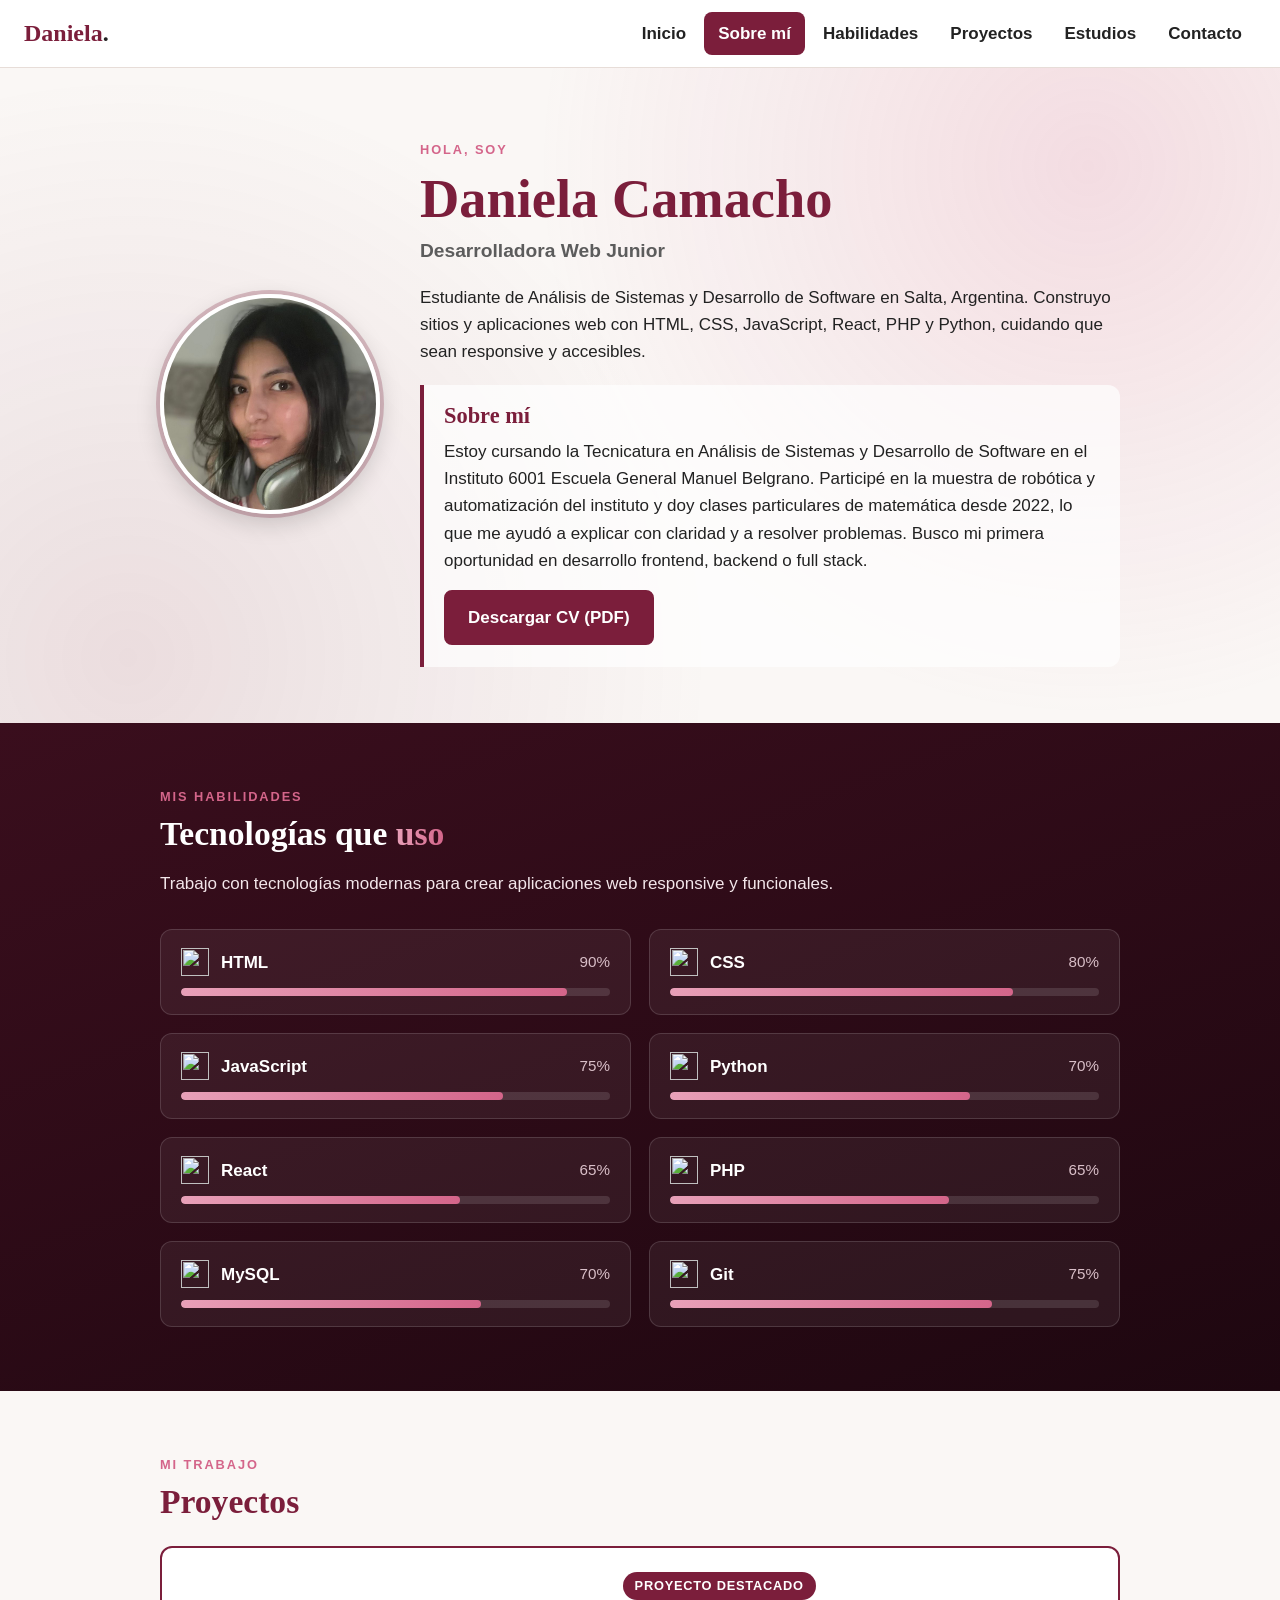
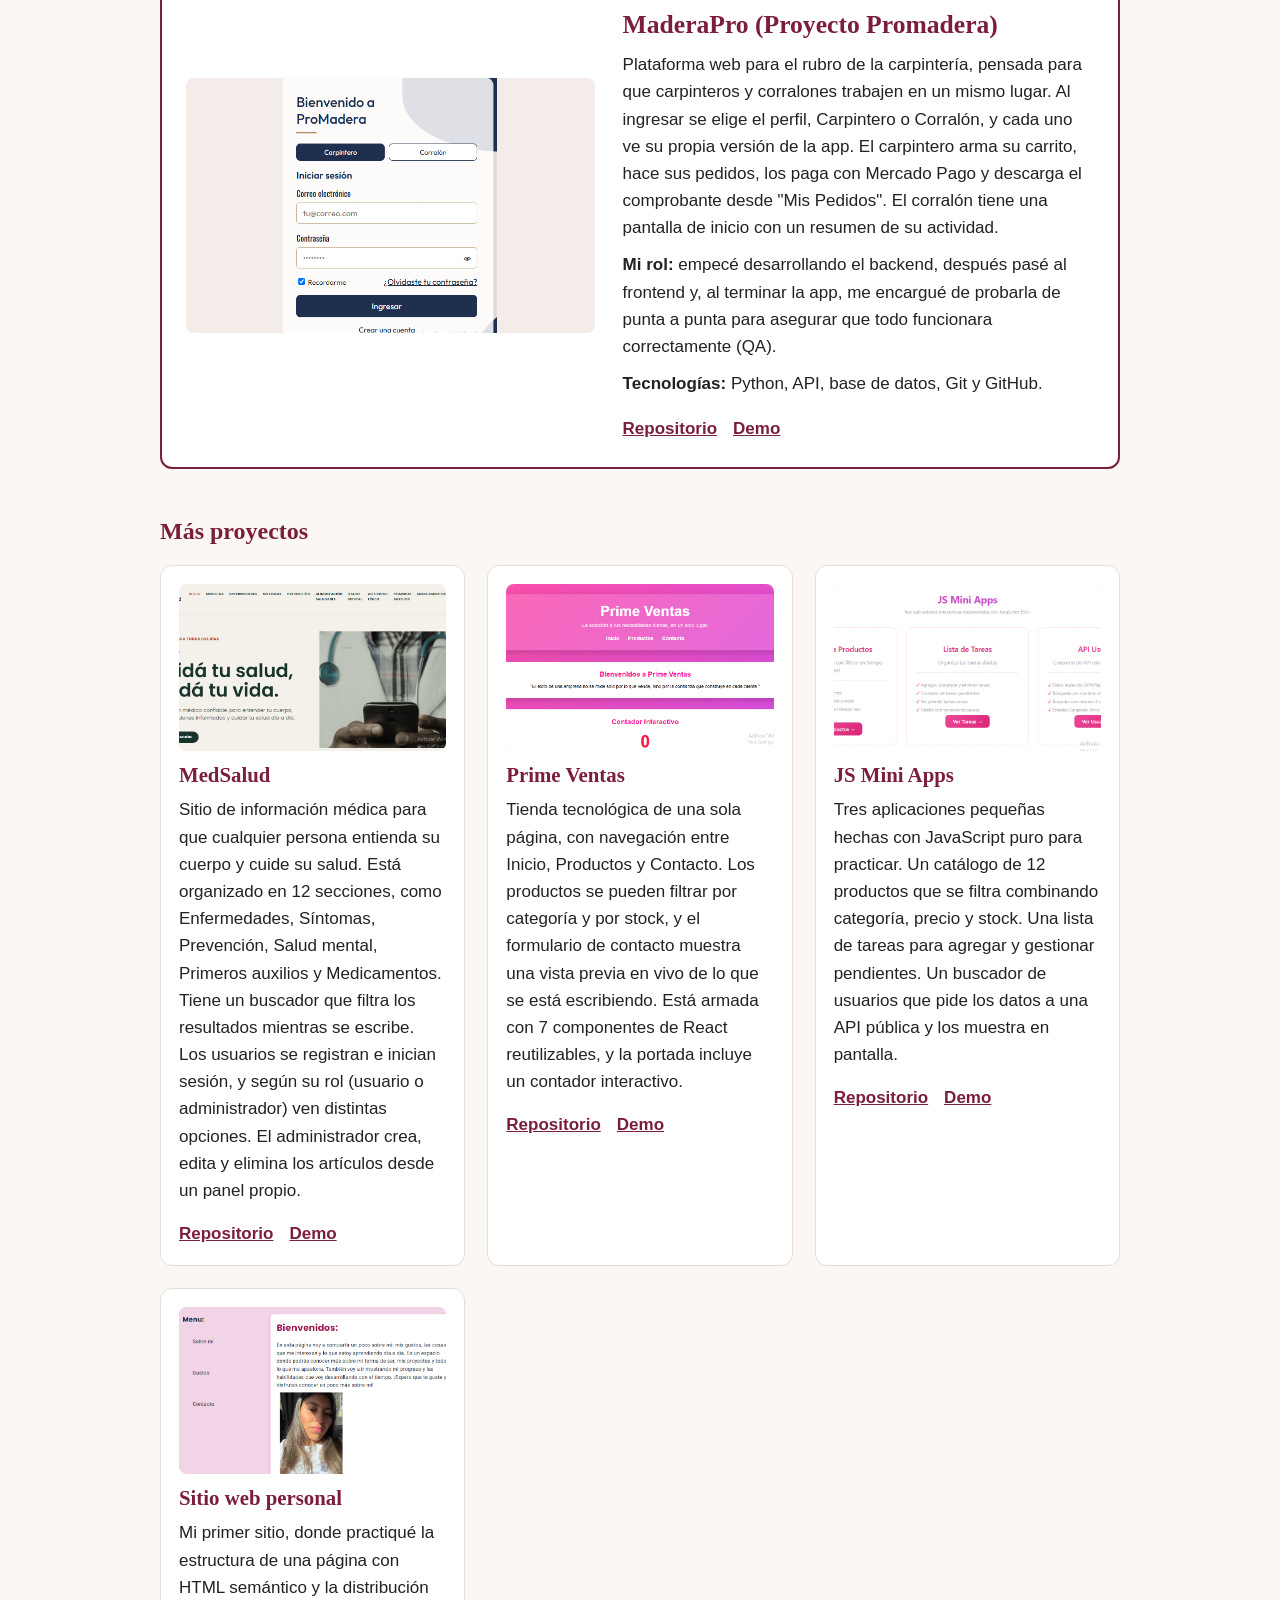
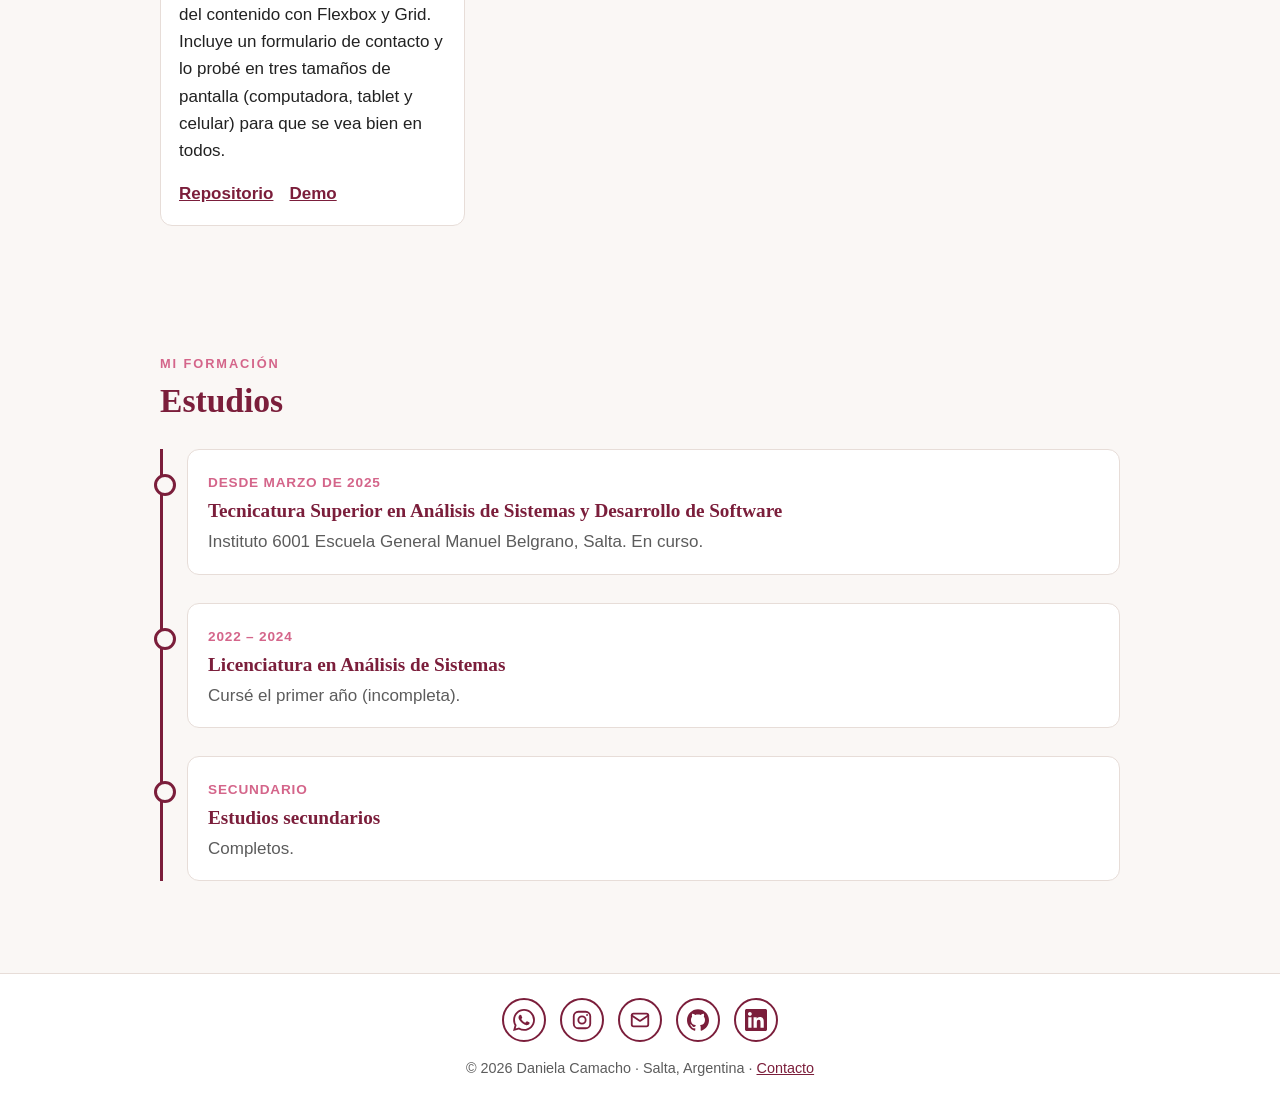
==== commit 354dcd12: "Cambios y mejoras" ====
--- a/index.html
+++ b/index.html
@@ -30,7 +30,7 @@
 
   <main>
 
-    <!-- INICIO -->
+    <!-- INICIO + SOBRE MÍ -->
     <section id="inicio" class="hero">
       <div class="contenedor presentacion">
         <img src="img/foto-daniela.jpg" width="220" height="220"
@@ -40,21 +40,13 @@
           <h1>Daniela Camacho</h1>
           <p class="rol">Desarrolladora Web Junior</p>
           <p>Estudiante de Análisis de Sistemas y Desarrollo de Software en Salta, Argentina. Construyo sitios y aplicaciones web con HTML, CSS, JavaScript, React, PHP y Python, cuidando que sean responsive y accesibles.</p>
-          <p>
-            <a class="boton principal" href="Camacho_Daniela_CV.pdf" download>Descargar CV (PDF)</a>
-            <a class="boton" href="#proyectos">Ver proyectos</a>
-            <a class="boton" href="contacto.html">Contacto</a>
-          </p>
-        </div>
-      </div>
-    </section>
-
-    <!-- SOBRE MÍ -->
-    <section id="sobre-mi">
-      <div class="contenedor reveal">
-        <p class="etiqueta">Conocéme</p>
-        <h2>Sobre mí</h2>
-        <p class="texto-ancho">Estoy cursando la Tecnicatura en Análisis de Sistemas y Desarrollo de Software en el Instituto 6001 Escuela General Manuel Belgrano. Participé en la muestra de robótica y automatización del instituto y doy clases particulares de matemática desde 2022, lo que me ayudó a explicar con claridad y a resolver problemas. Busco mi primera oportunidad en desarrollo frontend, backend o full stack.</p>
+
+          <div id="sobre-mi" class="sobre-mi-hero">
+            <h2>Sobre mí</h2>
+            <p>Estoy cursando la Tecnicatura en Análisis de Sistemas y Desarrollo de Software en el Instituto 6001 Escuela General Manuel Belgrano. Participé en la muestra de robótica y automatización del instituto y doy clases particulares de matemática desde 2022, lo que me ayudó a explicar con claridad y a resolver problemas. Busco mi primera oportunidad en desarrollo frontend, backend o full stack.</p>
+            <p><a class="boton principal" href="Camacho_Daniela_CV.pdf" download>Descargar CV (PDF)</a></p>
+          </div>
+        </div>
       </div>
     </section>
 
--- a/estilos.css
+++ b/estilos.css
@@ -51,18 +51,6 @@
   background-clip: text;
   color: transparent;
 }
-
-/* Menú simple: lo sigue usando contacto.html */
-body > nav {
-  display: flex;
-  gap: 18px;
-  flex-wrap: wrap;
-  justify-content: flex-end;
-  padding: 14px 20px;
-  background: #fff;
-  border-bottom: 1px solid var(--linea);
-}
-body > nav a { text-decoration: none; font-weight: 600; padding: 6px 2px; }
 
 /* Cabecera fija con menú hamburguesa */
 .cabecera {
@@ -175,6 +163,18 @@
   50% { transform: translateY(-10px); }
 }
 
+/* Sobre mí dentro de la portada */
+.sobre-mi-hero {
+  margin-top: 20px;
+  padding: 18px 20px;
+  background: rgba(255, 255, 255, .7);
+  border-left: 4px solid var(--bordo);
+  border-radius: 0 12px 12px 0;
+}
+.sobre-mi-hero h2 { margin: 0 0 8px; font-size: 1.4rem; }
+.sobre-mi-hero p { margin: 0 0 12px; }
+.sobre-mi-hero p:last-child { margin-bottom: 0; }
+
 /* Botones */
 .boton {
   display: inline-block;
@@ -323,6 +323,102 @@
 .estudio p { margin: 0; color: var(--gris); }
 .fecha { font-size: .85rem; font-weight: 700; color: var(--rosa); text-transform: uppercase; letter-spacing: .06em; }
 
+/* Página de contacto */
+.contacto-hero {
+  padding: 72px 0 110px;
+  text-align: center;
+  background:
+    radial-gradient(circle at 20% 20%, rgba(212, 101, 138, .35), transparent 50%),
+    linear-gradient(160deg, var(--bordo-oscuro), #1E0710);
+}
+.contacto-hero h1 { margin: 0 0 12px; font-size: clamp(2.2rem, 6vw, 3.2rem); color: #fff; }
+.contacto-intro { max-width: 560px; margin: 0 auto; color: #E9D3DA; }
+
+.contacto-contenido { margin-top: -64px; padding: 0 0 56px; position: relative; }
+.contacto-grid {
+  display: grid;
+  grid-template-columns: 1fr 1.2fr;
+  gap: 24px;
+  align-items: start;
+}
+.contacto-canales,
+.contacto-grid .formulario {
+  padding: 28px;
+  background: #fff;
+  border: 1px solid var(--linea);
+  border-radius: 16px;
+  box-shadow: 0 12px 32px rgba(58, 14, 29, .12);
+}
+.contacto-canales h2,
+.contacto-grid .formulario h2 { margin: 0 0 18px; font-size: 1.5rem; }
+
+.canal {
+  display: flex;
+  align-items: center;
+  gap: 14px;
+  padding: 12px;
+  margin-bottom: 10px;
+  text-decoration: none;
+  color: var(--texto);
+  border: 1px solid var(--linea);
+  border-radius: 12px;
+  transition: transform .2s, border-color .2s, box-shadow .2s;
+}
+.canal:hover { transform: translateX(4px); border-color: var(--bordo); box-shadow: 0 6px 16px rgba(123, 30, 59, .12); }
+.canal-icono {
+  display: inline-flex;
+  align-items: center;
+  justify-content: center;
+  width: 46px;
+  height: 46px;
+  flex-shrink: 0;
+  color: #fff;
+  background: linear-gradient(135deg, var(--bordo), var(--rosa));
+  border-radius: 12px;
+}
+.canal-icono svg { width: 22px; height: 22px; }
+.canal-texto { display: flex; flex-direction: column; line-height: 1.3; min-width: 0; }
+.canal-texto small { color: var(--gris); overflow-wrap: anywhere; }
+.contacto-botones { margin: 18px 0 0; }
+
+/* Formulario de contacto */
+.formulario {
+  display: grid;
+  gap: 18px;
+}
+.formulario label {
+  display: block;
+  margin-bottom: 6px;
+  font-weight: 700;
+}
+.formulario input,
+.formulario textarea {
+  width: 100%;
+  padding: 12px;
+  font: inherit;
+  color: var(--texto);
+  background: var(--fondo);
+  border: 2px solid var(--linea);
+  border-radius: 8px;
+}
+.formulario input:focus,
+.formulario textarea:focus {
+  outline: 3px solid rgba(123, 30, 59, .3);
+  border-color: var(--bordo);
+}
+.formulario textarea { resize: vertical; }
+.formulario button.boton {
+  justify-self: start;
+  margin: 0;
+  font: inherit;
+  font-weight: 700;
+  cursor: pointer;
+}
+.campo-oculto {
+  position: absolute;
+  left: -9999px;
+}
+
 /* Aparición al hacer scroll */
 .js .reveal {
   opacity: 0;
@@ -363,59 +459,22 @@
 .redes svg { width: 22px; height: 22px; }
 
 /* Celular */
+@media (max-width: 800px) {
+  .contacto-grid { grid-template-columns: 1fr; }
+}
 @media (max-width: 700px) {
   section { padding: 48px 0; }
   .hero { padding-top: 48px; }
   .presentacion { flex-direction: column; text-align: center; }
   .presentacion img { width: 180px; height: 180px; }
+  .sobre-mi-hero { text-align: left; }
   .habilidades-grid { grid-template-columns: 1fr; }
   .proyecto.destacado { flex-direction: column; }
   .destacado > img { width: 100%; }
   .destacado .enlaces { margin-top: 4px; }
-}
-
-/* Formulario de contacto */
-.formulario {
-  display: grid;
-  gap: 18px;
-  max-width: 640px;
-  margin: 24px 0 36px;
-  padding: 24px;
-  background: #fff;
-  border: 1px solid var(--linea);
-  border-radius: 12px;
-}
-.formulario label {
-  display: block;
-  margin-bottom: 6px;
-  font-weight: 700;
-}
-.formulario input,
-.formulario textarea {
-  width: 100%;
-  padding: 12px;
-  font: inherit;
-  color: var(--texto);
-  background: var(--fondo);
-  border: 2px solid var(--linea);
-  border-radius: 8px;
-}
-.formulario input:focus,
-.formulario textarea:focus {
-  outline: 3px solid rgba(123, 30, 59, .3);
-  border-color: var(--bordo);
-}
-.formulario textarea { resize: vertical; }
-.formulario button.boton {
-  justify-self: start;
-  margin: 0;
-  font: inherit;
-  font-weight: 700;
-  cursor: pointer;
-}
-.campo-oculto {
-  position: absolute;
-  left: -9999px;
+  .contacto-hero { padding: 48px 0 90px; }
+  .contacto-canales,
+  .contacto-grid .formulario { padding: 20px; }
 }
 
 /* Menos movimiento si el dispositivo lo pide */
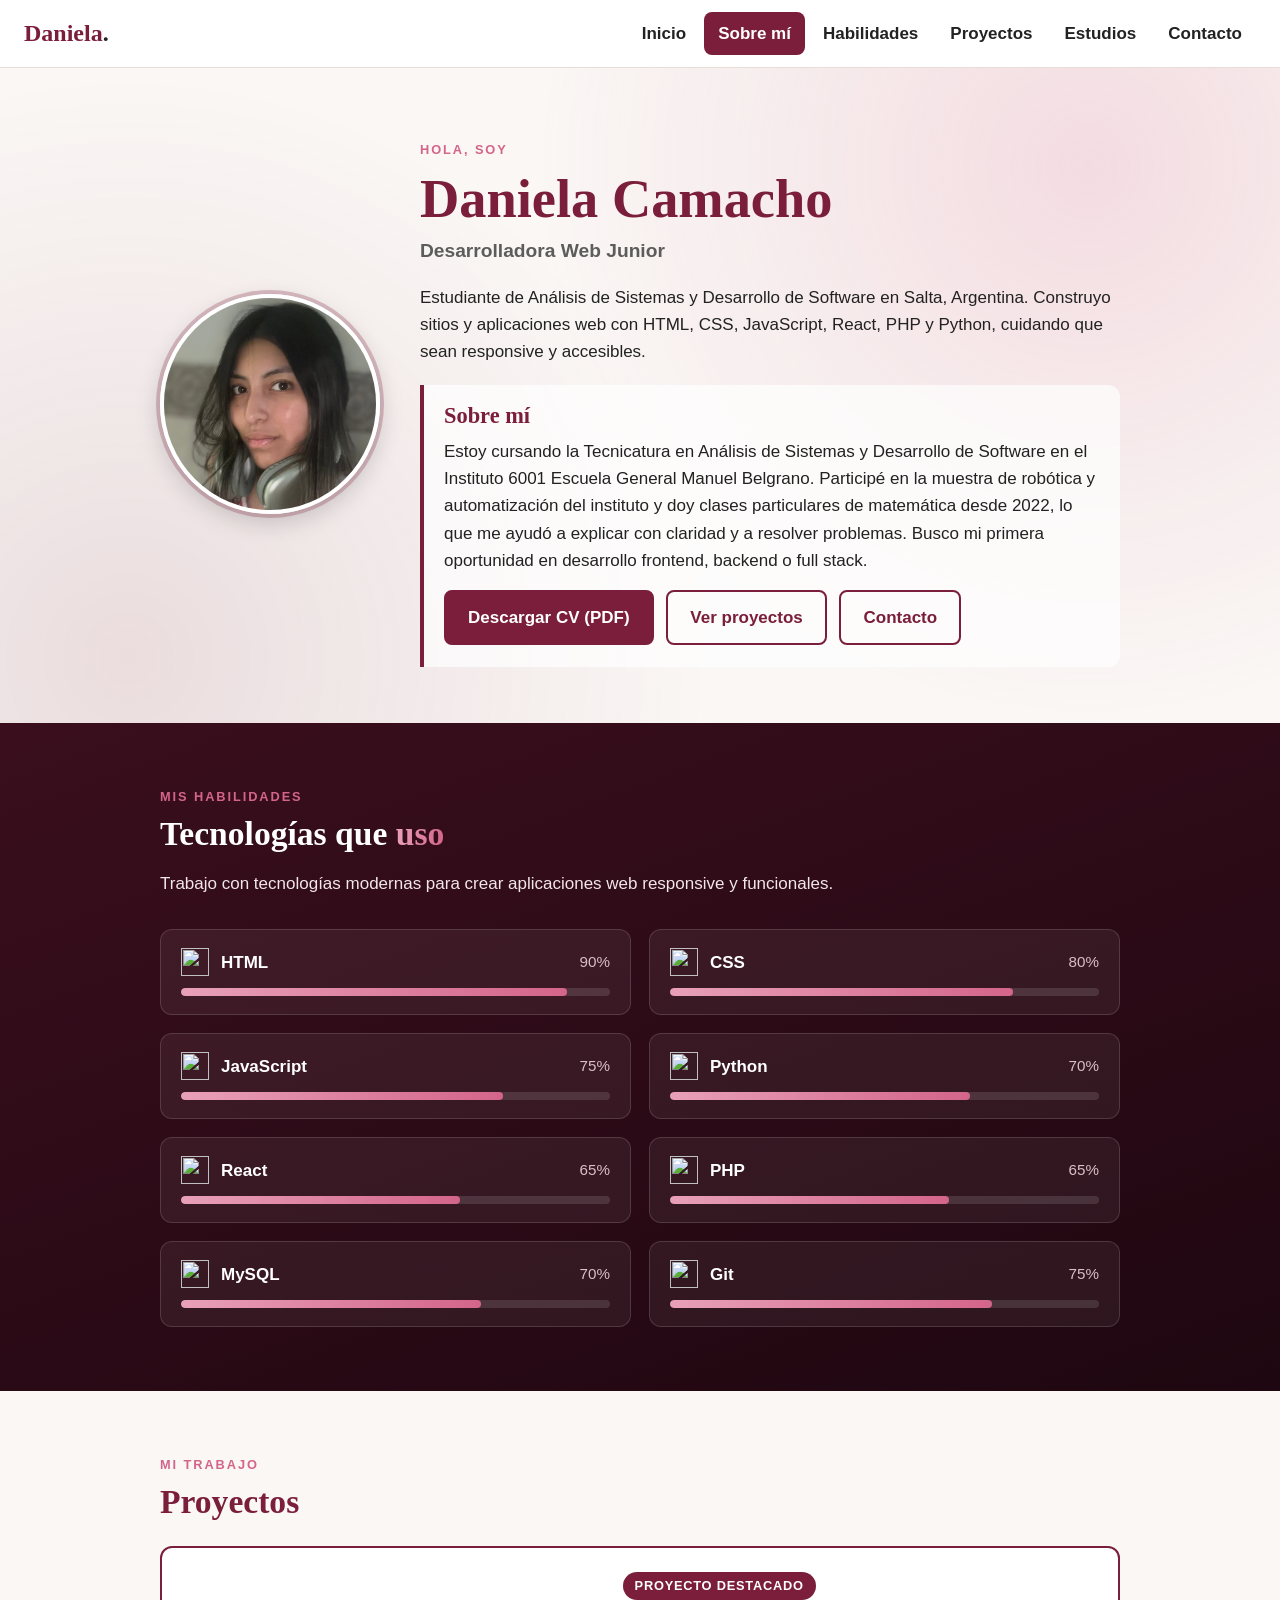
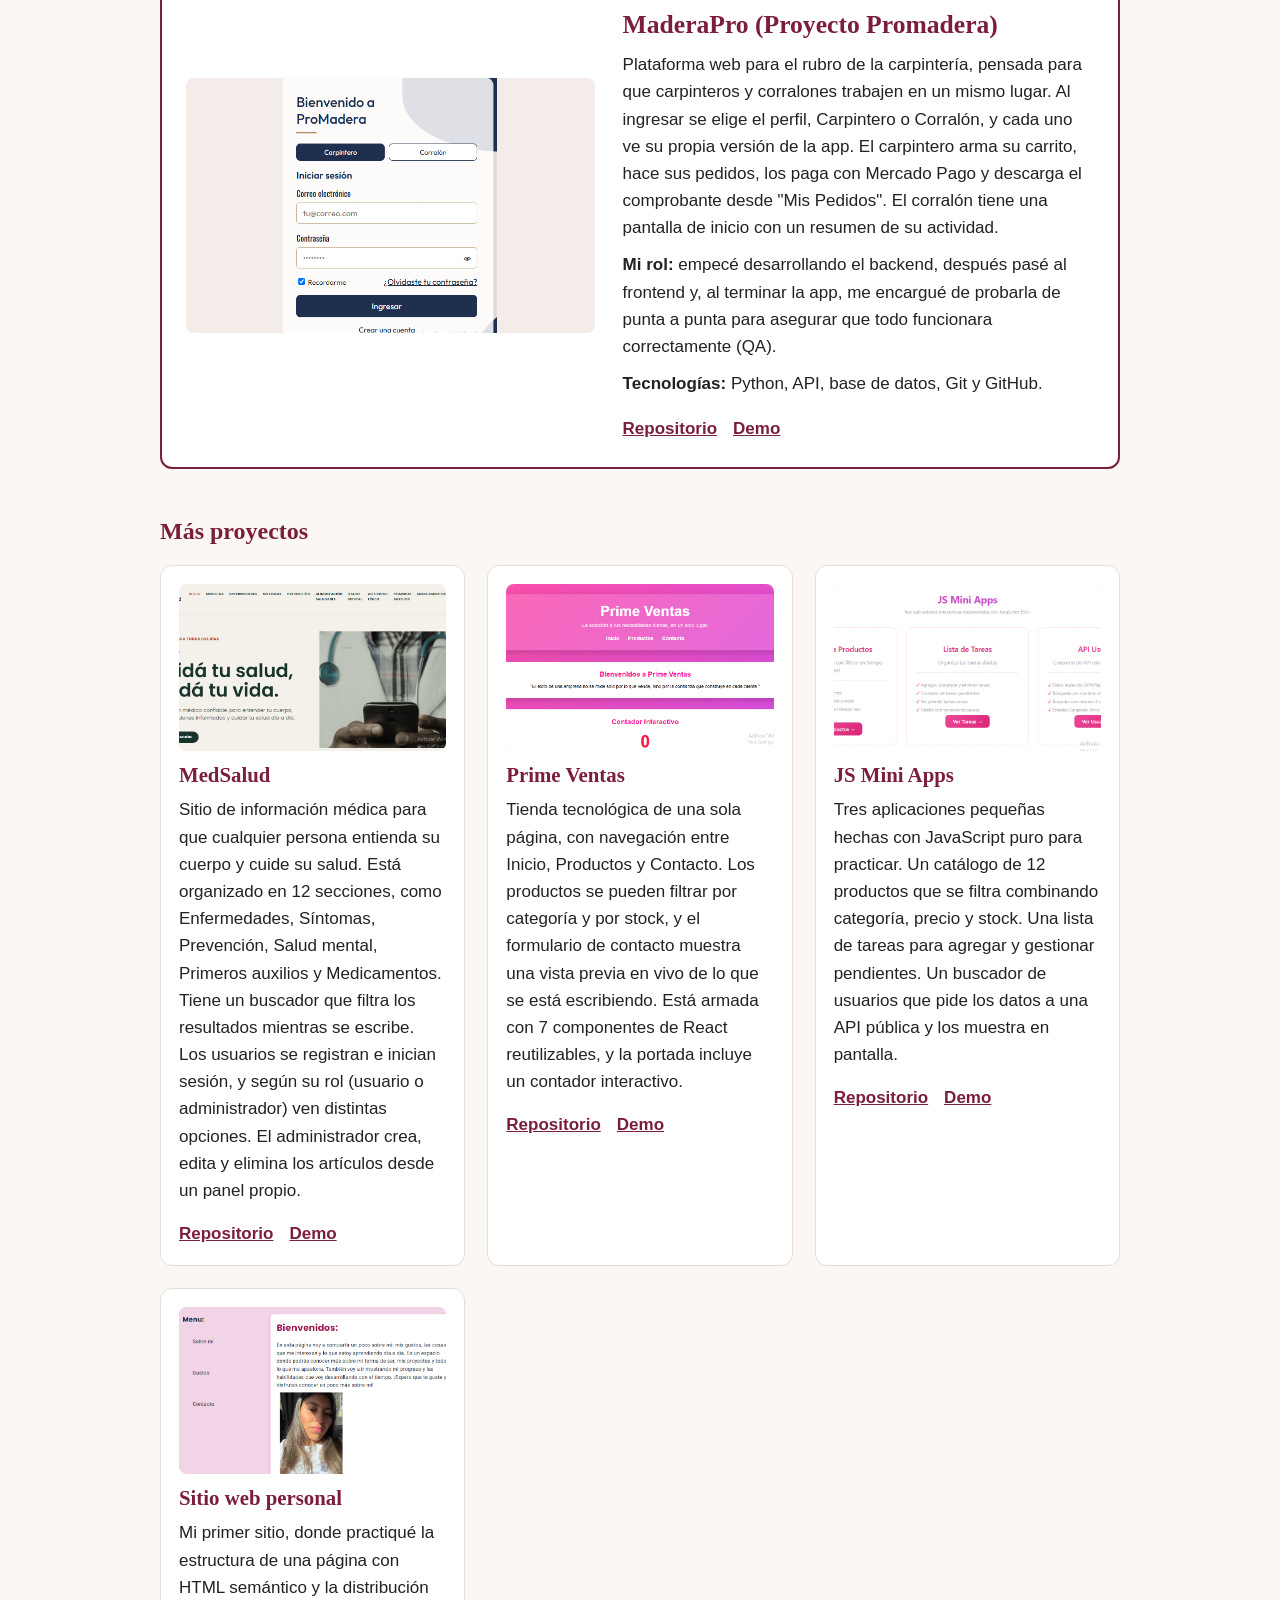
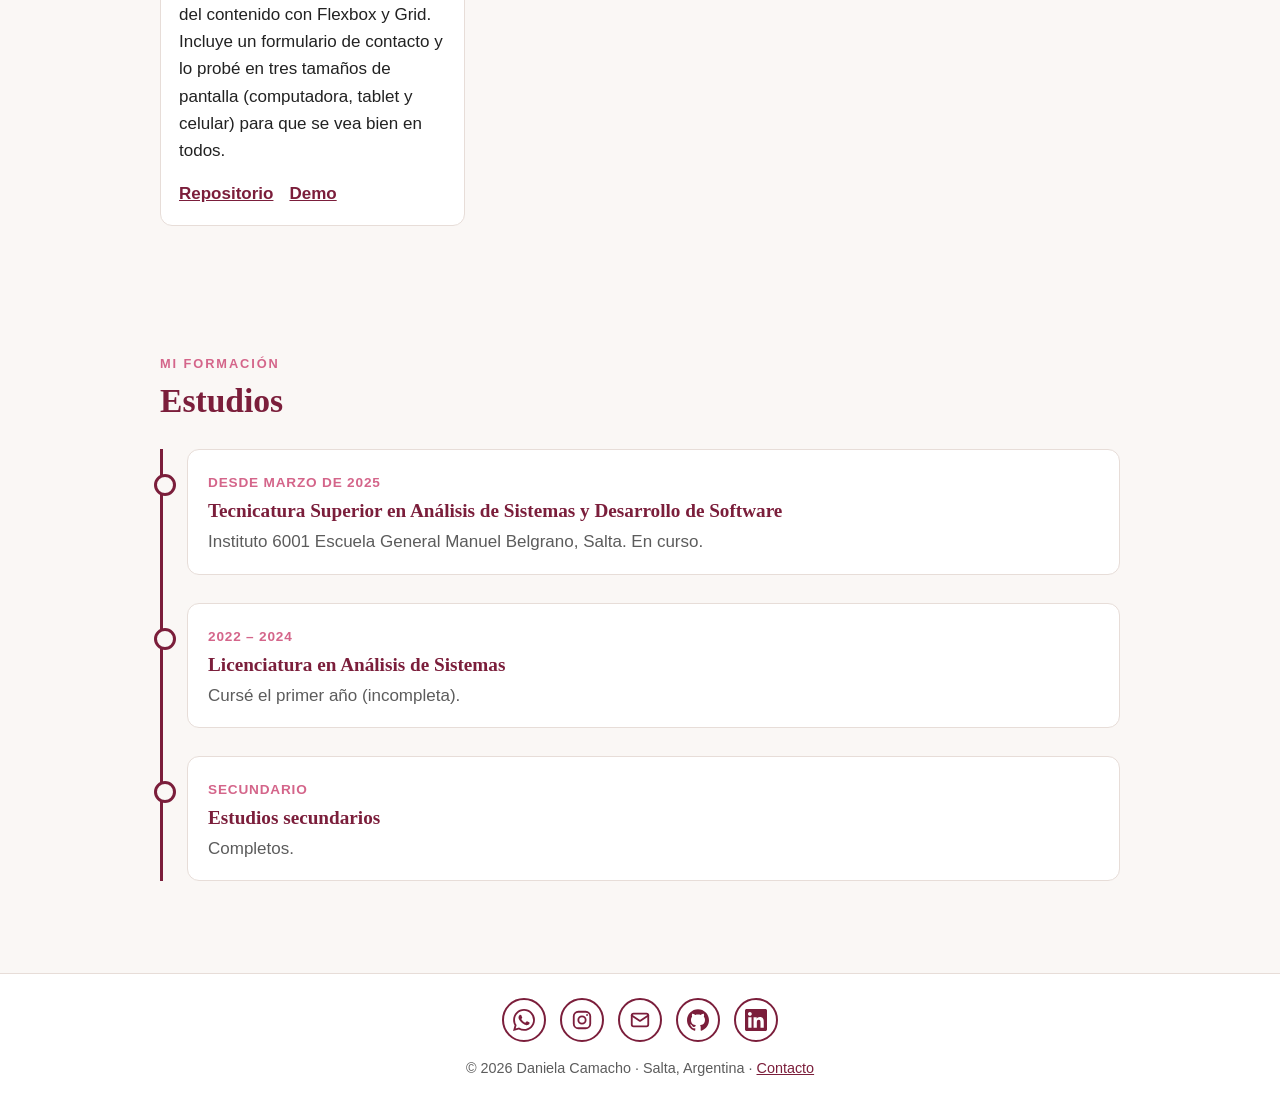
==== commit e885ed95: "Vuelvo a agregar los botones Ver proyectos y Contacto en la portada" ====
--- a/index.html
+++ b/index.html
@@ -44,7 +44,11 @@
           <div id="sobre-mi" class="sobre-mi-hero">
             <h2>Sobre mí</h2>
             <p>Estoy cursando la Tecnicatura en Análisis de Sistemas y Desarrollo de Software en el Instituto 6001 Escuela General Manuel Belgrano. Participé en la muestra de robótica y automatización del instituto y doy clases particulares de matemática desde 2022, lo que me ayudó a explicar con claridad y a resolver problemas. Busco mi primera oportunidad en desarrollo frontend, backend o full stack.</p>
-            <p><a class="boton principal" href="Camacho_Daniela_CV.pdf" download>Descargar CV (PDF)</a></p>
+            <p>
+              <a class="boton principal" href="Camacho_Daniela_CV.pdf" download>Descargar CV (PDF)</a>
+              <a class="boton" href="#proyectos">Ver proyectos</a>
+              <a class="boton" href="contacto.html">Contacto</a>
+            </p>
           </div>
         </div>
       </div>
@@ -176,8 +180,7 @@
             <h3>Prime Ventas</h3>
             <p>Tienda tecnológica de una sola página, con navegación entre Inicio, Productos y Contacto. Los productos se pueden filtrar por categoría y por stock, y el formulario de contacto muestra una vista previa en vivo de lo que se está escribiendo. Está armada con 7 componentes de React reutilizables, y la portada incluye un contador interactivo.</p>
             <p class="enlaces">
-              <!-- PENDIENTE: reemplazar por el link exacto del repositorio de Prime Ventas -->
-              <a href="https://github.com/daniicamacho27?tab=repositories">Repositorio</a>
+              <a href="https://github.com/daniicamacho27/tp6-react">Repositorio</a>
               <a href="https://tp6-react-ten.vercel.app/">Demo</a>
             </p>
           </article>
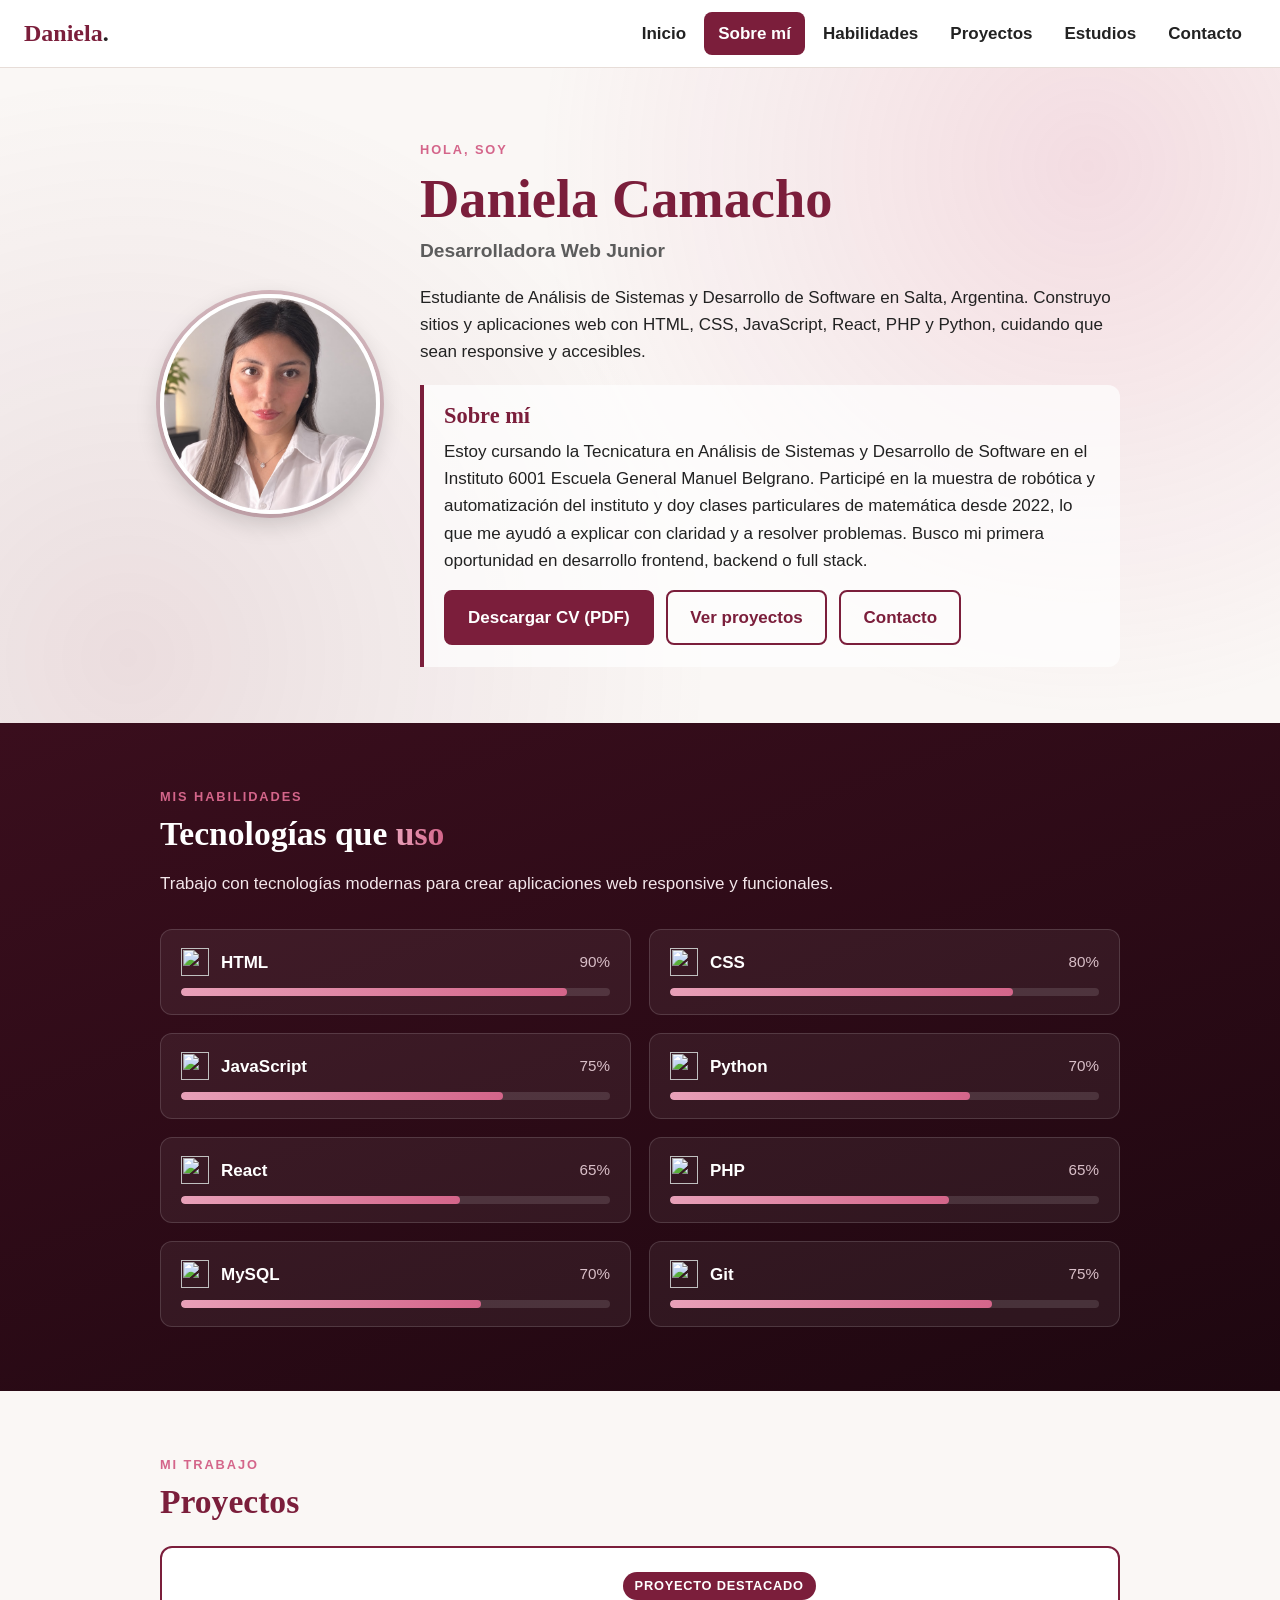
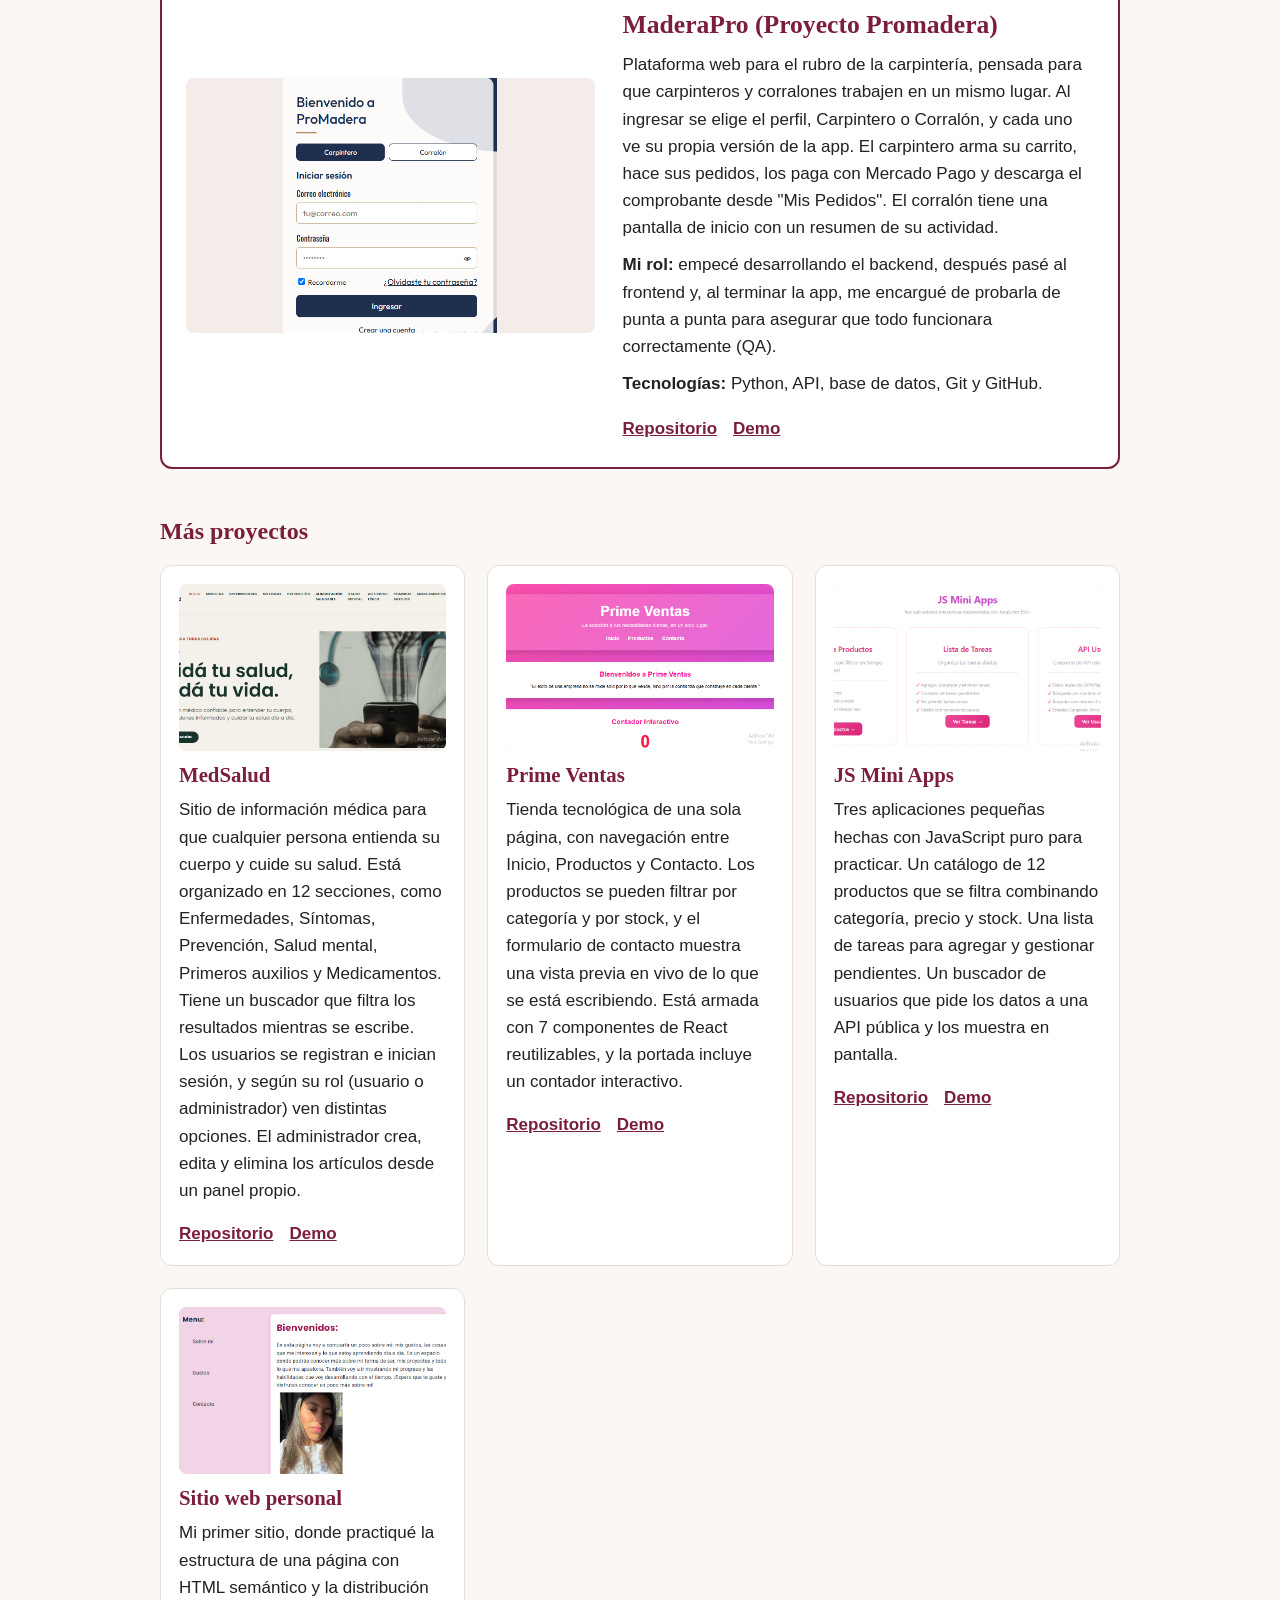
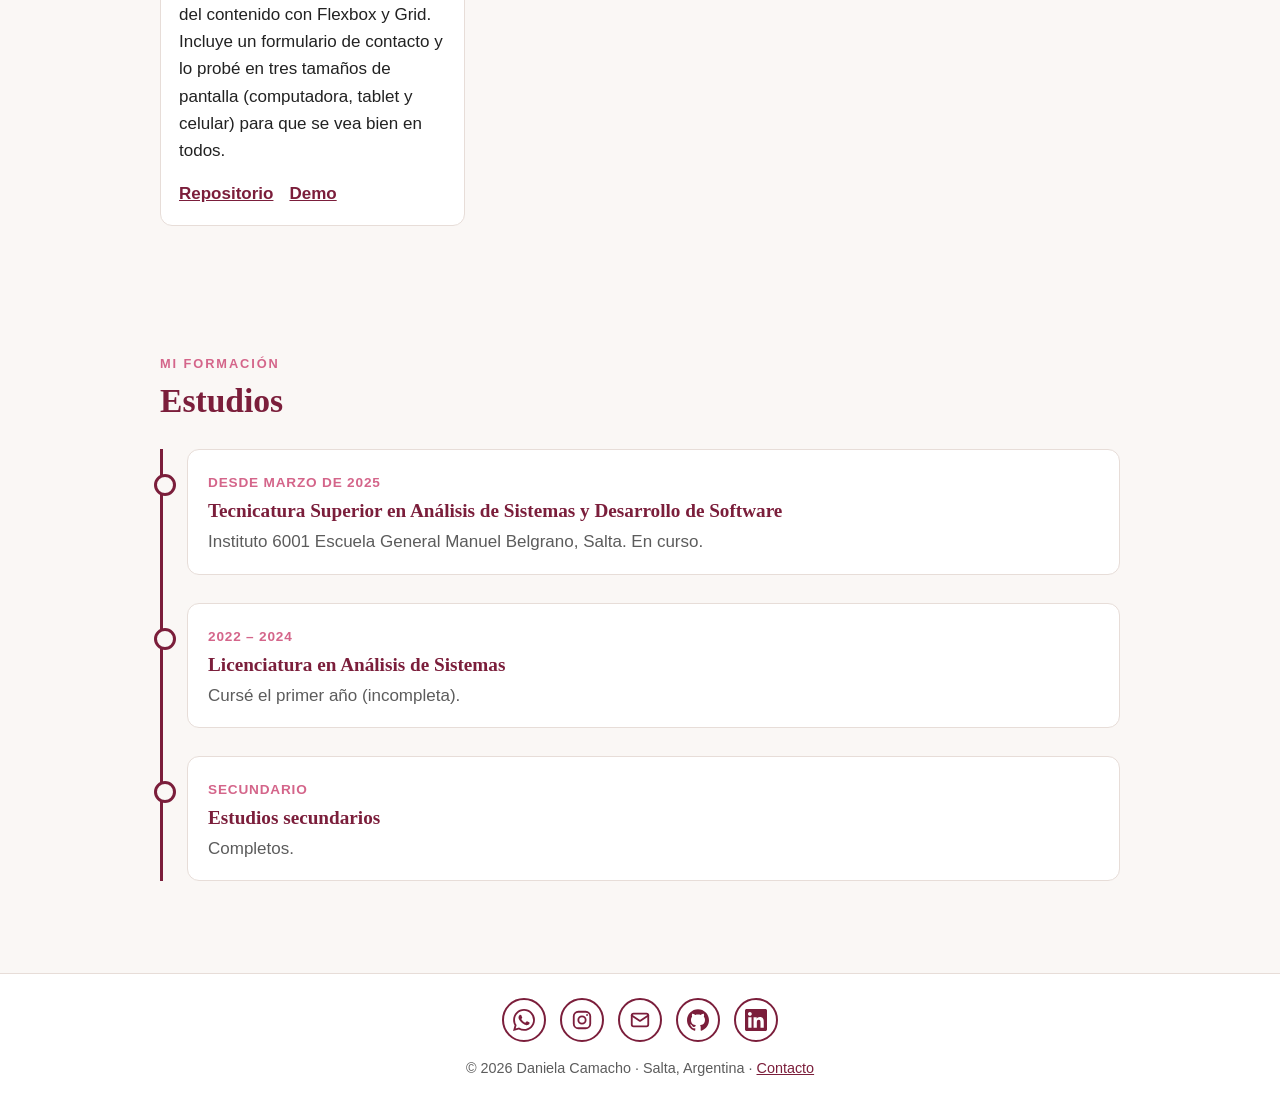
==== commit f8dce776: "Agrego el formato de la foto" ====
--- a/index.html
+++ b/index.html
@@ -33,7 +33,7 @@
     <!-- INICIO + SOBRE MÍ -->
     <section id="inicio" class="hero">
       <div class="contenedor presentacion">
-        <img src="img/foto-daniela.jpg" width="220" height="220"
+        <img src="img/foto-daniela.png" width="220" height="220"
              alt="Retrato de Daniela Camacho, desarrolladora web junior">
         <div>
           <p class="etiqueta">Hola, soy</p>
